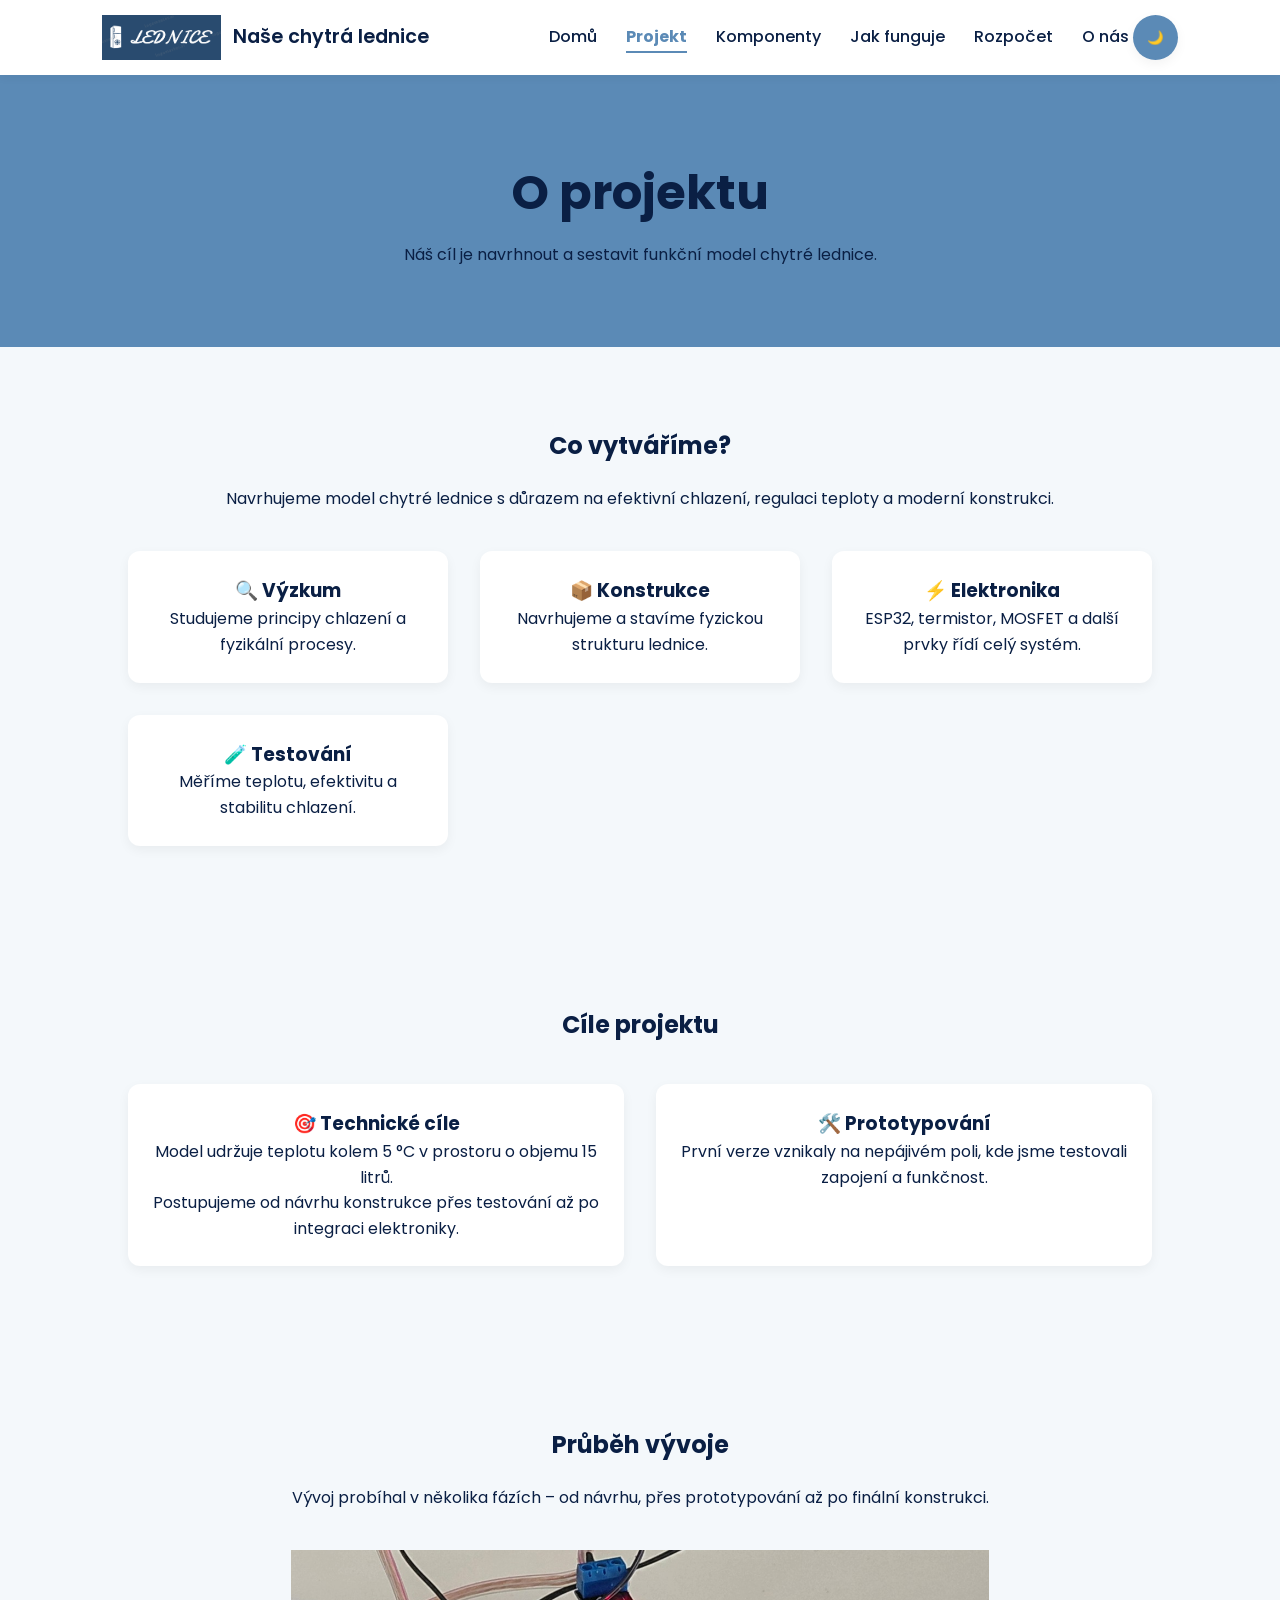
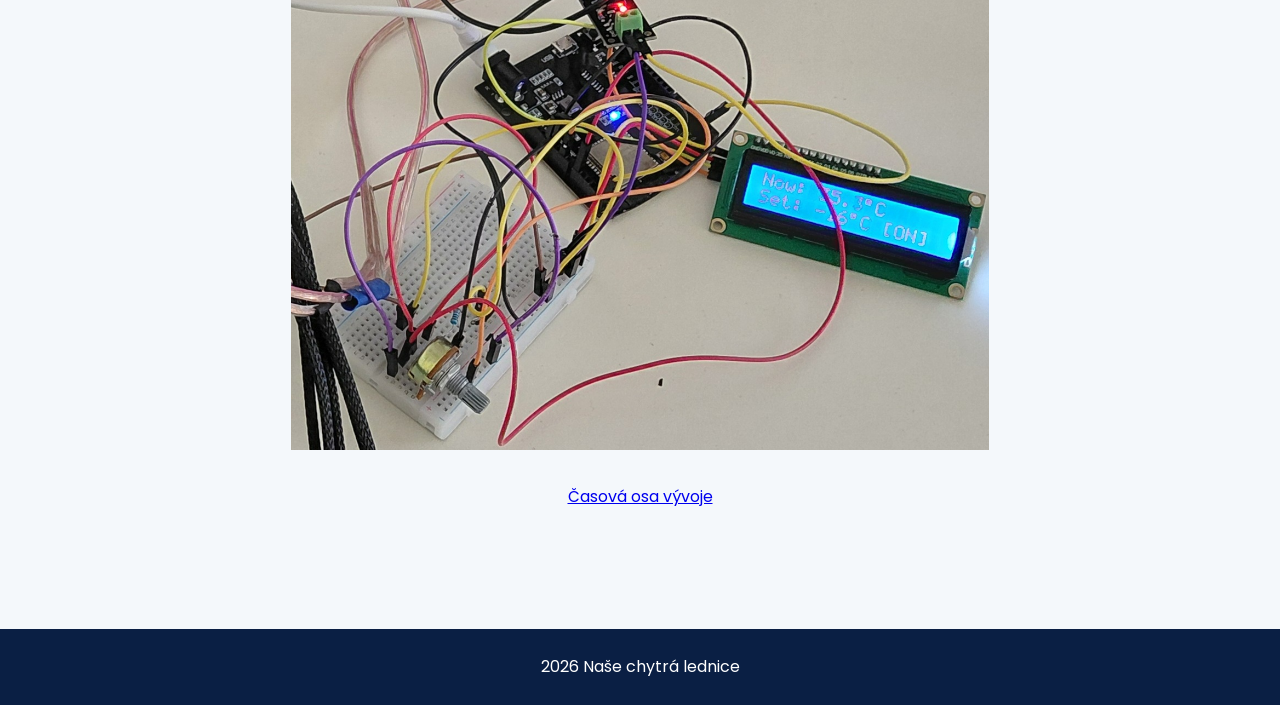
==== 2projekt.html @ b662453b "změna HTML a dark mode script" ====
<!doctype html>
<html lang="cs">
<head>
    <meta charset="UTF-8" />
    <title>Projekt</title>
    <link rel="stylesheet" href="style.css" />
    <link href="https://fonts.googleapis.com/css2?family=Poppins:wght@300;500;700&display=swap" rel="stylesheet" />
</head>

<body>

<header class="header">
    <div class="logo-wrap">
        <img src="logo1.png" height="45" alt="logo">
        <span class="site-title">Naše chytrá lednice</span>
    </div>

    <nav class="nav">
        <a href="index.html">Domů</a>
        <a href="2projekt.html" class="active">Projekt</a>
        <a href="3komponenty.html">Komponenty</a>
        <a href="4fungovani.html">Jak&nbsp;funguje</a>
        <a href="5rozpočet.html">Rozpočet</a>
        <a href="6tým.html">O&nbsp;nás</a>
        <button id="tlacitko" class="theme-toggle" aria-label="Přepnout režim">🌙</button>
    </nav>
</header>

<section class="page-hero">
    <h1>O projektu</h1>
    <p>Náš cíl je navrhnout a sestavit funkční model chytré lednice.</p>
</section>

<section class="sekce">
    <h2>Co vytváříme?</h2>
    <p class="intro">
        Navrhujeme model chytré lednice s důrazem na efektivní chlazení, regulaci teploty a moderní konstrukci.
    </p>

    <div class="project-grid">
        <div class="krabice">
            <h3>🔍 Výzkum</h3>
            <p>Studujeme principy chlazení a fyzikální procesy.</p>
        </div>

        <div class="krabice">
            <h3>📦 Konstrukce</h3>
            <p>Navrhujeme a stavíme fyzickou strukturu lednice.</p>
        </div>

        <div class="krabice">
            <h3>⚡ Elektronika</h3>
            <p>ESP32, termistor, MOSFET a další prvky řídí celý systém.</p>
        </div>

        <div class="krabice">
            <h3>🧪 Testování</h3>
            <p>Měříme teplotu, efektivitu a stabilitu chlazení.</p>
        </div>
    </div>
</section>

<section class="sekce light">
    <h2>Cíle projektu</h2>

    <div class="project-grid">
        <div class="krabice">
            <h3>🎯 Technické cíle</h3>
            <p>Model udržuje teplotu kolem 5 °C v prostoru o objemu 15 litrů.</p>
            <p>Postupujeme od návrhu konstrukce přes testování až po integraci elektroniky.</p>
        </div>

        <div class="krabice">
            <h3>🛠️ Prototypování</h3>
            <p>První verze vznikaly na nepájivém poli, kde jsme testovali zapojení a funkčnost.</p>
        </div>
    </div>
</section>

<section class="sekce">
    <h2>Průběh vývoje</h2>
    <p class="intro">Vývoj probíhal v několika fázích – od návrhu, přes prototypování až po finální konstrukci.</p>

    <img src="obrázky/real (2).jpg" alt="foto vývoje" class="wide-img" height="500">
    <br><br>
    <a href="timeline.html" class="btn2">Časová osa vývoje</a>
</section>

<footer>
    <p>2026 Naše chytrá lednice</p>
</footer>

<script>
    const tlacitko = document.querySelector("#tlacitko");

    // 1) Při načtení stránky nastavíme režim podle localStorage
    if (localStorage.getItem("mode") === "dark") {
        document.body.classList.add("nocnimod");
    }

    // 2) Po kliknutí přepínáme režim
    tlacitko.addEventListener('click', function() {
        document.body.classList.toggle("nocnimod");

        // 3) Uložíme volbu uživatele
        if (document.body.classList.contains("nocnimod")) {
            localStorage.setItem("mode", "dark");
        } else {
            localStorage.setItem("mode", "light");
        }
    });
</script>

</body>
</html>
---- style.css ----
* {
    margin: 0;
    padding: 0;
    box-sizing: border-box;
}
:root {
    --primary-dark: #0a1f44;
    --primary-light: #5b8ab6;

    --white: #ffffff;
    --border: #ddd;

    --shadow-soft: 0 4px 12px rgba(0,0,0,0.05);
    --shadow-header: 0 2px 10px rgba(0,0,0,0.05);
}

.sekce {
    padding: 80px 10%;
    text-align: center;
}

.sekce .intro {
    /* max-width: 700px;*/
    margin: 0 auto 40px;
}

/* GRID PRO VŠECHNY SEKCE */
.grid {
    display: grid;
    grid-template-columns: repeat(auto-fit, minmax(230px, 1fr));
    gap: 2rem;
}
.grid2 {
    display: grid;
    grid-template-columns: repeat(auto-fit, minmax(500px, 3fr));
    gap: 2rem;
    text-align: left;
}
body {
    font-family: "Poppins", sans-serif;
    background: #f4f8fb;
    color: var(--primary-dark);
    line-height: 1.6;
}

/* Přepínač tématu */
.theme-toggle {
    width: 45px;
    height: 45px;
    border-radius: 50%;
    border: none;
    cursor: pointer;
    background: var(--primary-light);
    box-shadow: var(--shadow-soft);
    transition: 0.3s ease;
}

.theme-toggle:hover {
    transform: rotate(20deg) scale(1.1);
}

.header {
    display: flex;
    justify-content: space-between;
    align-items: center;
    padding: 15px 8%;
    background: var(--white);
    position: sticky;
    top: 0;
    z-index: 1000;
    box-shadow: var(--shadow-header);
}

.logo-wrap {
    display: flex;
    align-items: center;
    gap: 12px;
    border-radius: 12px;
}

.site-title {
    font-size: 1.2rem;
    font-weight: 600;
}

.nav a {
    margin-left: 25px;
    text-decoration: none;
    color: var(--primary-dark);
    font-weight: 500;
    transition: 0.2s;
}

.nav a:hover {
    color: var(--primary-light);
}

.nav a.active {
    color: var(--primary-light);
    font-weight: 700;
    border-bottom: 2px solid var(--primary-light);
    padding-bottom: 3px;
}

.obroba {
    justify-content: space-between;
    align-items: center;
}
.obr:hover {
    transform: scale(2);
    transition: 0.3s;
}

.hero {
    height: 90vh;
    background: linear-gradient(
        to right,
        var(--primary-dark),
        var(--primary-light)
    );
    display: flex;
    justify-content: center;
    align-items: center;
    text-align: center;
    color: var(--white);
    padding: 20px;
}

.hero-content h1 {
    font-size: 4rem;
    margin-bottom: 20px;
}
h2 {
    font-size: 1.5rem;
    margin-bottom: 20px;
    text-align: center;
}

h3 {
    text-align: center;
}
li {
    margin-left: 40px;
}

.hero-content p {
    font-size: 1.2rem;
    margin-bottom: 30px;
}
.center {
    text-align: center;
}

.hero-btn {
    padding: 14px 32px;
    background: var(--white);
    color: var(--primary-dark);
    border-radius: 30px;
    font-weight: 600;
    text-decoration: none;
    transition: 0.2s;
}

.hero-btn:hover {
    background: var(--primary-dark);
    color: var(--white);
}

.page-hero {
    padding: 80px 10%;
    text-align: center;
    background: var(--primary-light);
}

.page-hero h1 {
    font-size: 3rem;
    margin-bottom: 10px;
}

.content-section {
    padding: 60px 10%;
}

.content-section.center {
    text-align: center;
}

.intro-section {
    padding: 80px 10%;
    text-align: center;
}

.features {
    display: flex;
    justify-content: center;
    gap: 2rem;
    margin-top: 40px;
    flex-wrap: wrap;
}

.feature-box {
    background: var(--white);
    padding: 25px;
    border-radius: 12px;
    width: 280px;
    box-shadow: var(--shadow-soft);
    transition: 0.2s;
}

.feature-box:hover {
    transform: translateY(-4px);
}

/* BOXY – JEDNOTNÝ STYL */
.box {
    background: var(--white);
    padding: 25px;
    border-radius: 12px;
    box-shadow: var(--shadow-soft);
    transition: 0.2s;
}

/*.box:hover {
    transform: translateY(-4px);
}*/
.box2 {
    background: var(--white);
    padding: 25px;
    border-radius: 12px;
    box-shadow: var(--shadow-soft);
}

/* PROJECT GRID */
.project-grid {
    display: grid;
    grid-template-columns: repeat(auto-fit, minmax(240px, 1fr));
    gap: 2rem;
    margin-top: 40px;
}

.krabice {
    background: var(--white);
    padding: 25px;
    border-radius: 12px;
    box-shadow: var(--shadow-soft);
}

/* COMPONENTS */
.components-grid {
    display: grid;
    grid-template-columns: repeat(auto-fit, minmax(290px, 1fr));
    gap: 2rem;
}

.component-card {
    background: var(--white);
    padding: 20px;
    border-radius: 12px;
    text-align: center;
    box-shadow: var(--shadow-soft);
}

.component-card img {
    width: 100%;
    border-radius: 10px;
    margin-top: 15px;
}

/* STEPS */
.step-box {
    background: var(--white);
    padding: 25px;
    border-radius: 12px;
    box-shadow: var(--shadow-soft);
}

/* BUDGET TABLE */
.budget-table {
    width: 70%;
    margin: 0 auto;
    border-collapse: collapse;
    background: var(--white);
    border-radius: 12px;
    overflow: hidden;
}

.budget-table td {
    padding: 10px;
    border: 1px solid var(--border);
}

.vrchniradek {
    background: var(--primary-light);
    color: var(--white);
}
.meziradek {
    background: var(--border);
    text-align: center;
    margin-right: 30px;

}

/* CENA */
.cena-section {
    display: flex;
    justify-content: center;
    gap: 2rem;
    flex-wrap: wrap;
    padding: 60px 10%;
}

.cena-card {
    width: 280px;
    background: var(--white);
    padding: 30px;
    border-radius: 12px;
    text-align: center;
    box-shadow: var(--shadow-soft);
    transition: 0.2s;
}

.cena-card:hover {
    transform: translateY(-4px);
}

.cena .main {
    font-size: 2rem;
    font-weight: bold;
}

/* TEAM */
/*.team-grid {
    display: flex;
    justify-content: center;
    gap: 2rem;
    flex-wrap: wrap;
}vhdjfghfjhgfjcDTSHHDFJ
DFGJ
DGH
JDGH
JHGJ
VHFH


.team-card {
    background: var(--white);
    padding: 25px;
    width: 310px;
    border-radius: 12px;
    text-align: center;
    box-shadow: var(--shadow-soft);
}*/

/* FORM */
.formulář-section {
    padding: 60px 10%;
    background: var(--primary-light);
}

.formulář {
    max-width: 500px;
    margin: 0 auto;
    display: flex;
    flex-direction: column;
    gap: 15px;
}

.formulář input[type="text"],
.formulář input[type="password"],
.formulář input[type="email"],
.formulář input[type="date"] {
    padding: 12px;
    border-radius: 8px;
    border: 1px solid #ccc;
}

.radio-group {
    display: flex;
    gap: 20px;
}

.btn {
    padding: 12px 25px;
    background: var(--border);
    color: var(--primary-dark);
    border: none;
    border-radius: 30px;
    cursor: pointer;
    transition: 0.2s;
}

.btn:hover {
    background: var(--primary-dark);
    scale: 1.02;
    color: var(--border);
}

footer {
    background: var(--primary-dark);
    color: var(--white);
    text-align: center;
    padding: 25px;
    margin-top: 40px;
}
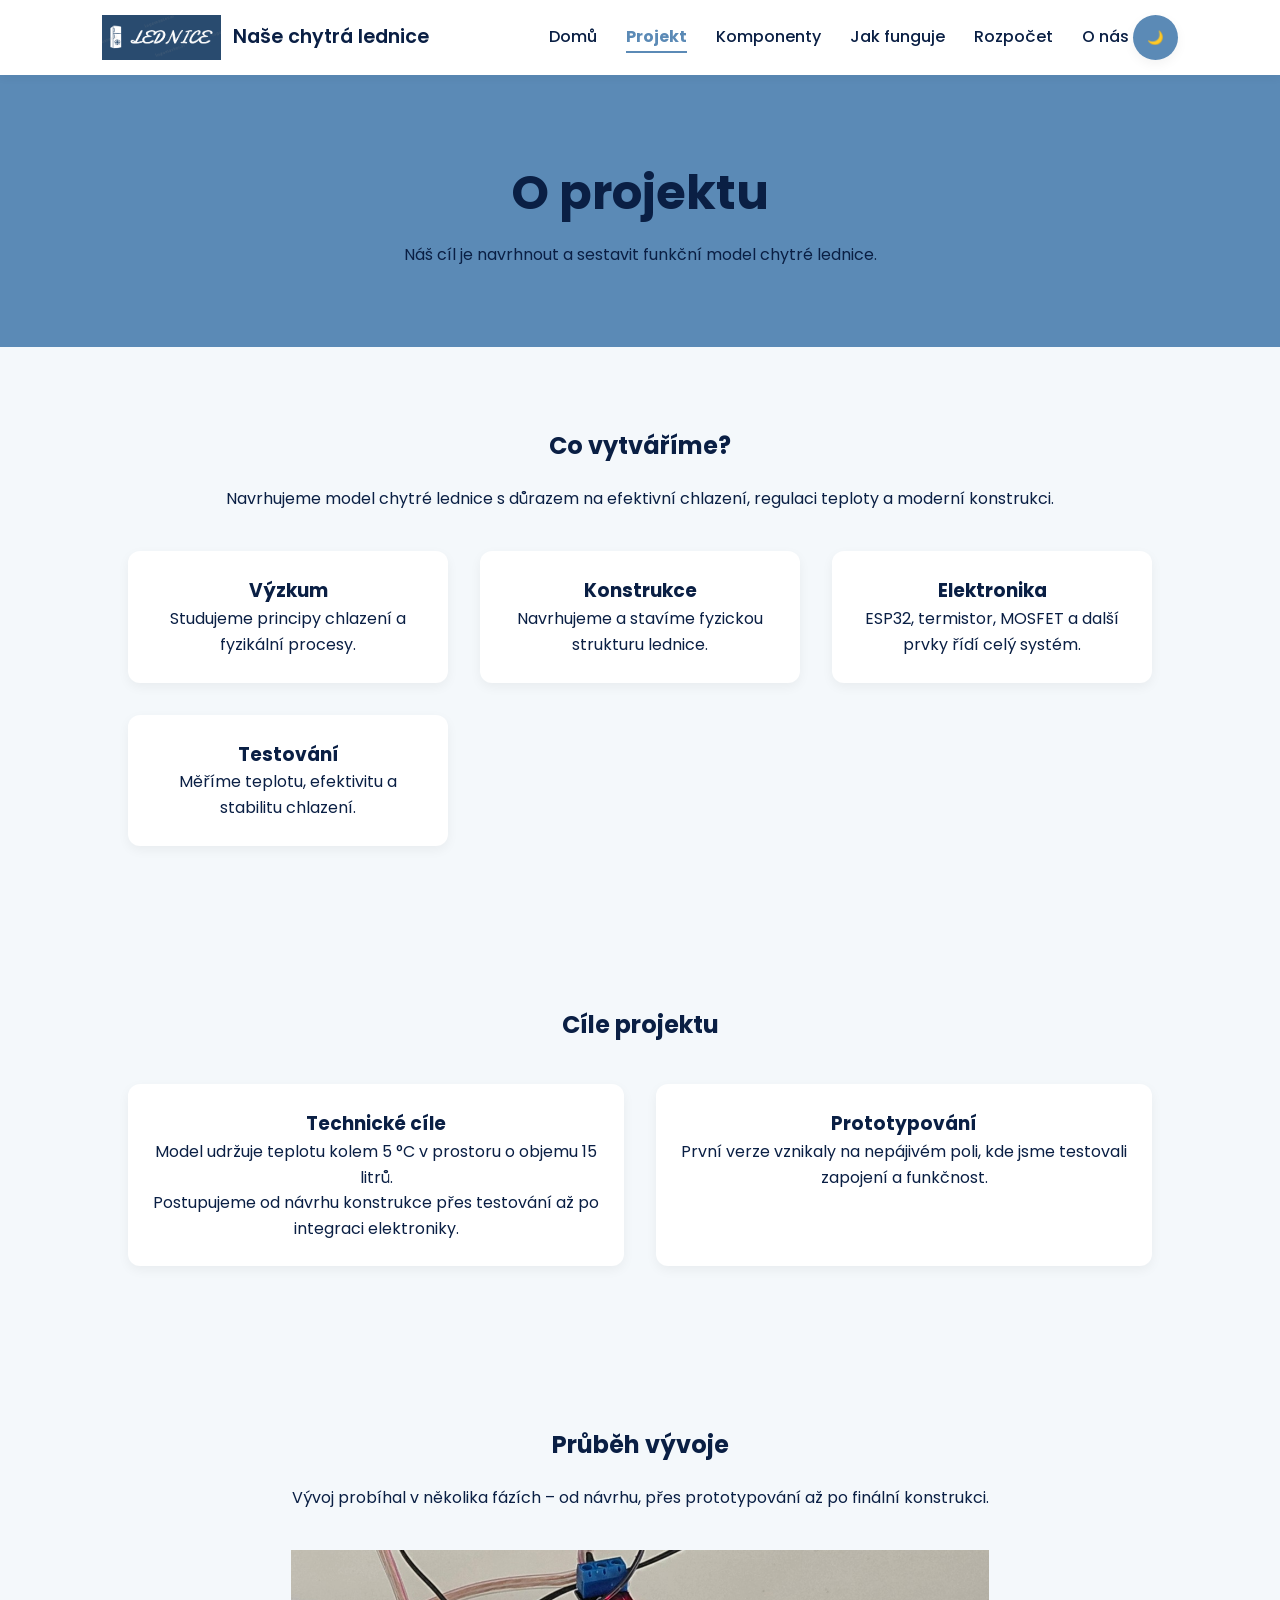
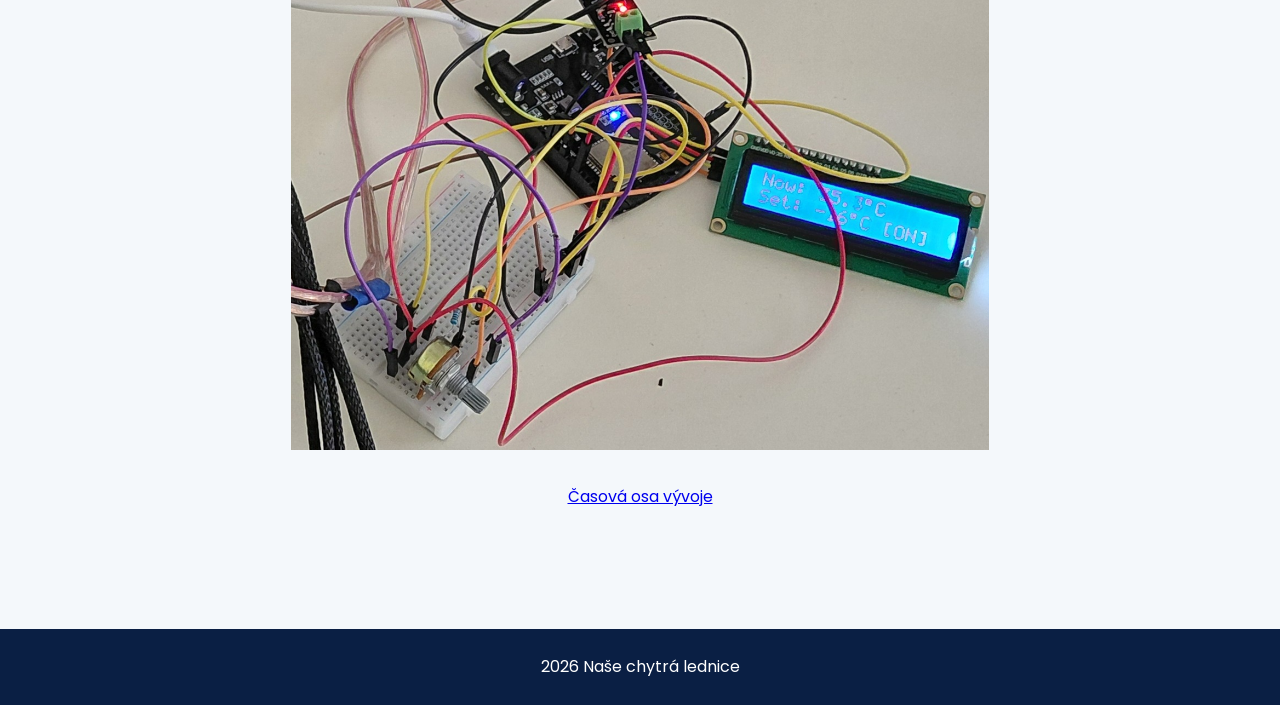
==== commit ae1c8ed8: "Update 2projekt.html" ====
--- a/2projekt.html
+++ b/2projekt.html
@@ -39,22 +39,22 @@
 
     <div class="project-grid">
         <div class="krabice">
-            <h3>🔍 Výzkum</h3>
+            <h3>Výzkum</h3>
             <p>Studujeme principy chlazení a fyzikální procesy.</p>
         </div>
 
         <div class="krabice">
-            <h3>📦 Konstrukce</h3>
+            <h3>Konstrukce</h3>
             <p>Navrhujeme a stavíme fyzickou strukturu lednice.</p>
         </div>
 
         <div class="krabice">
-            <h3>⚡ Elektronika</h3>
+            <h3>Elektronika</h3>
             <p>ESP32, termistor, MOSFET a další prvky řídí celý systém.</p>
         </div>
 
         <div class="krabice">
-            <h3>🧪 Testování</h3>
+            <h3>Testování</h3>
             <p>Měříme teplotu, efektivitu a stabilitu chlazení.</p>
         </div>
     </div>
@@ -65,13 +65,13 @@
 
     <div class="project-grid">
         <div class="krabice">
-            <h3>🎯 Technické cíle</h3>
+            <h3>Technické cíle</h3>
             <p>Model udržuje teplotu kolem 5 °C v prostoru o objemu 15 litrů.</p>
             <p>Postupujeme od návrhu konstrukce přes testování až po integraci elektroniky.</p>
         </div>
 
         <div class="krabice">
-            <h3>🛠️ Prototypování</h3>
+            <h3>Prototypování</h3>
             <p>První verze vznikaly na nepájivém poli, kde jsme testovali zapojení a funkčnost.</p>
         </div>
     </div>
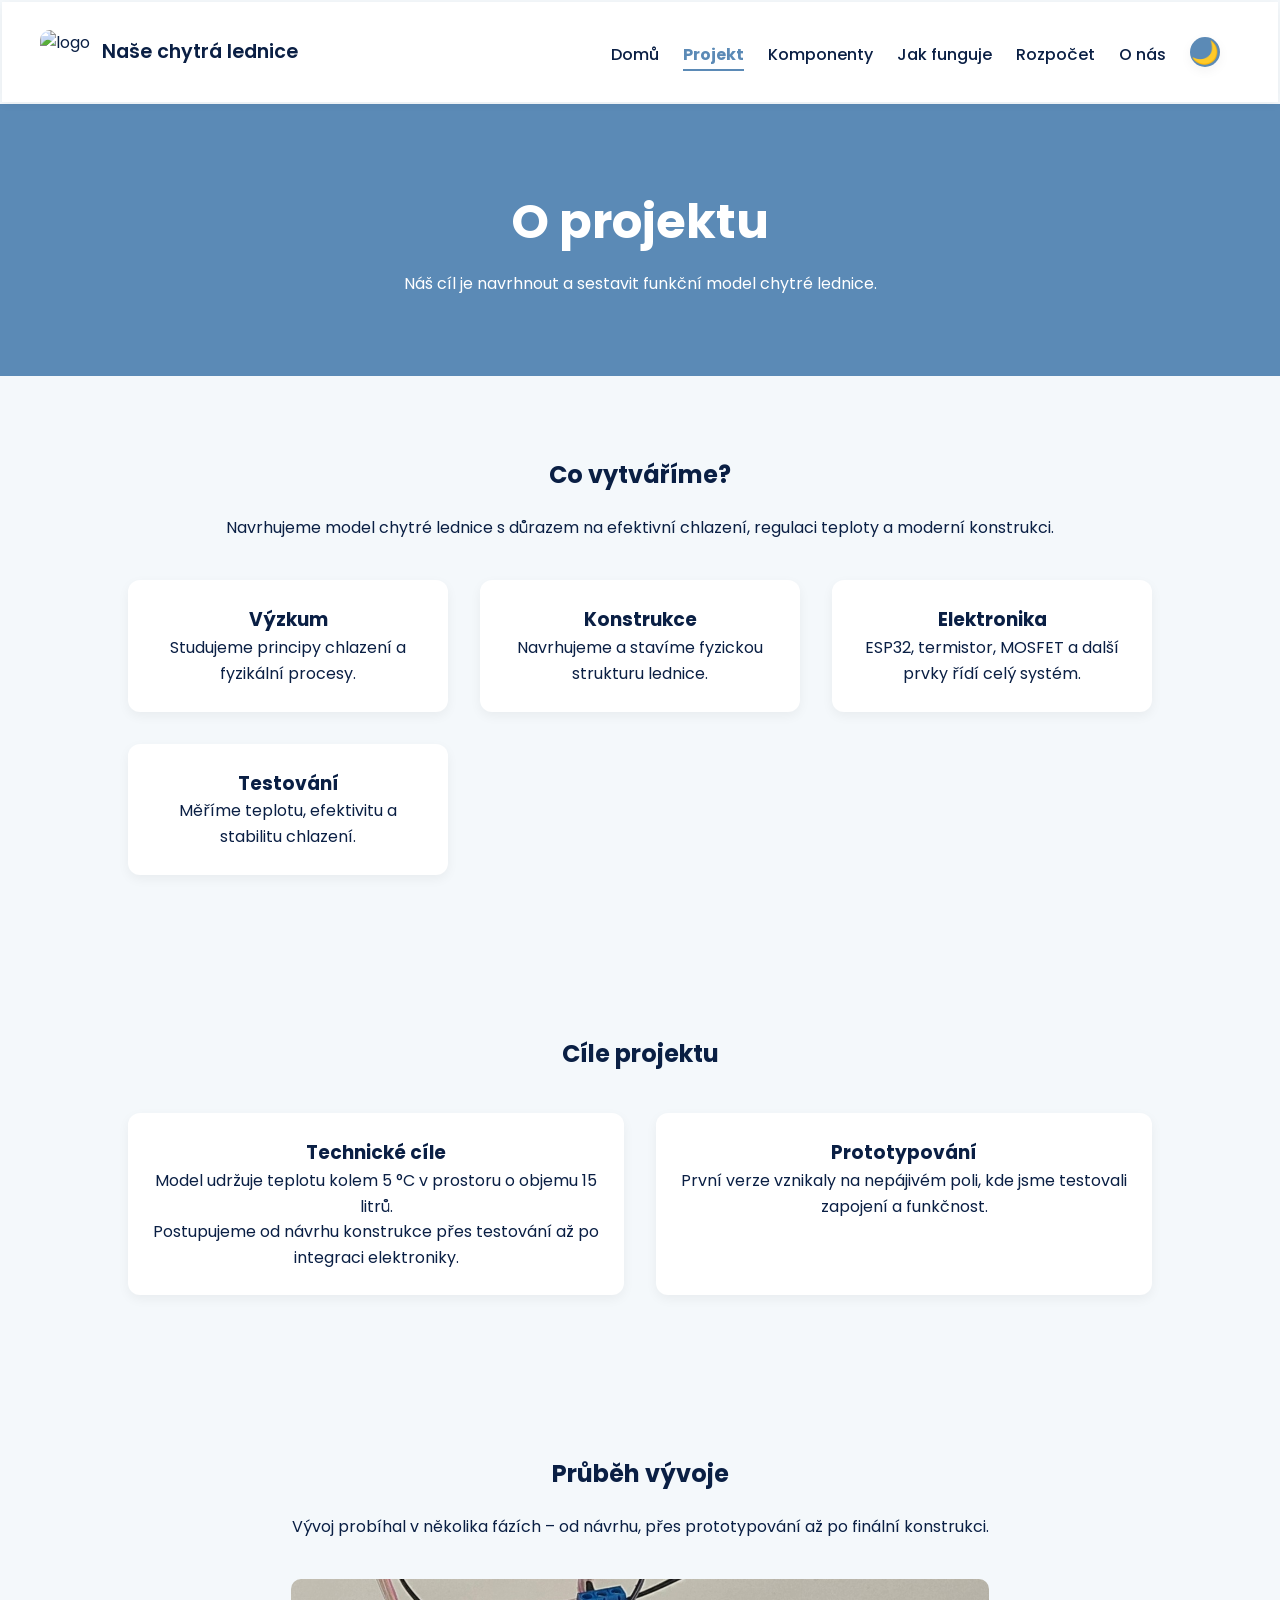
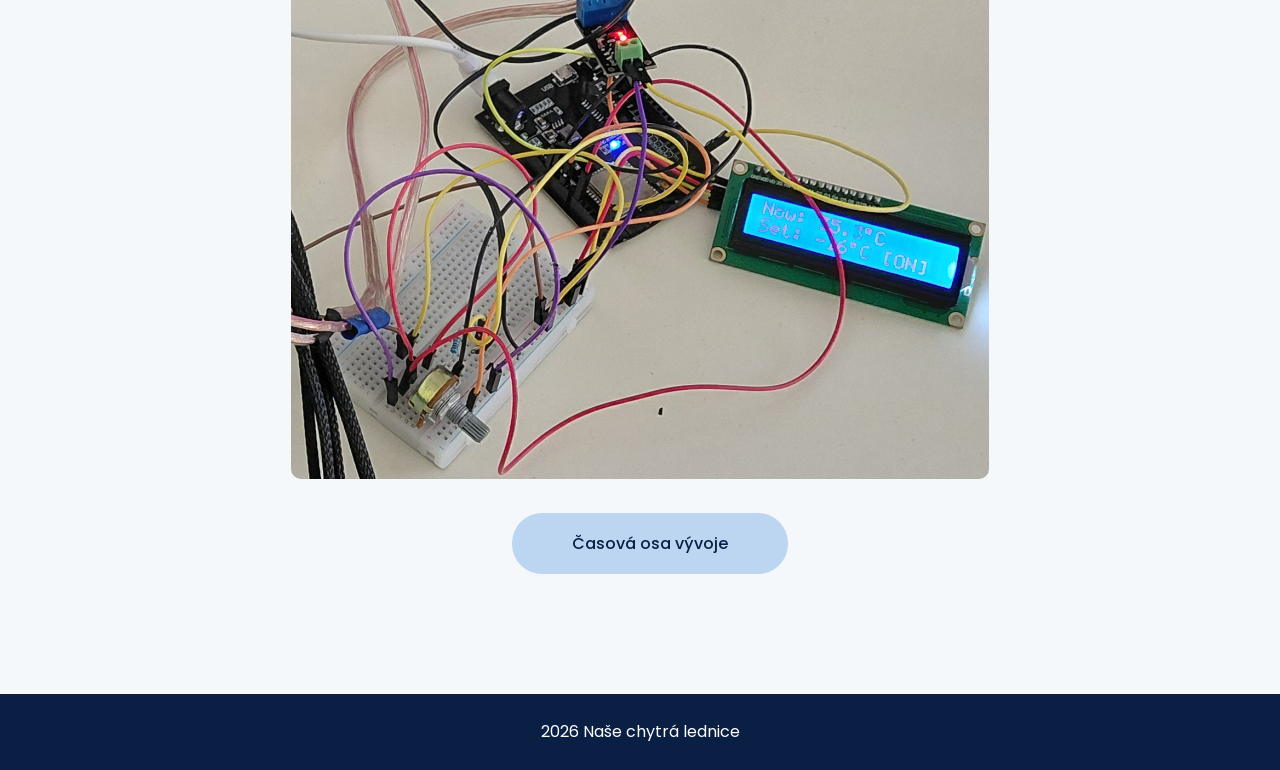
==== commit c47e750c: "logo změna" ====
--- a/2projekt.html
+++ b/2projekt.html
@@ -11,7 +11,7 @@
 
 <header class="header">
     <div class="logo-wrap">
-        <img src="logo1.png" height="45" alt="logo">
+        <img src="logo1.2.png" height="45" alt="logo">
         <span class="site-title">Naše chytrá lednice</span>
     </div>
 
--- a/style.css
+++ b/style.css
@@ -3,278 +3,331 @@
     padding: 0;
     box-sizing: border-box;
 }
+
 :root {
     --primary-dark: #0a1f44;
     --primary-light: #5b8ab6;
+    --light: #adcef0ca;
 
     --white: #ffffff;
     --border: #ddd;
-
-    --shadow-soft: 0 4px 12px rgba(0,0,0,0.05);
-    --shadow-header: 0 2px 10px rgba(0,0,0,0.05);
-}
-
+    --border2: rgb(107, 107, 107);
+
+    --shadow-soft: 0 4px 12px rgba(0, 0, 0, 0.05);
+    --shadow-header: 0 2px 10px rgba(0, 0, 0, 0.05);
+}
+/* 🌙 DARK MODE – PŘES TVŮJ JS (třída na <body>) */
+.nocnimod {
+    --primary-dark: #dadfec;
+    --primary-light: #638cb2;
+    --light: #609cd7ca;
+
+    --white: #172a4a;
+    --border: #2a3a55;
+    --border2: #1d2a40;
+
+    --shadow-soft: 0 4px 12px rgba(0,0,0,0.4);
+    --shadow-header: 0 2px 10px #0f2443;
+
+    background: #132d53;
+    color: var(--primary-dark);
+}
+
+
+body {
+    font-family: "Poppins", sans-serif;
+    background: #f4f8fb;
+    color: var(--primary-dark);
+    line-height: 1.6;
+    transition: background 0.3s ease, color 0.3s ease;
+}
+
+
+/* =========================================================
+   HLAVIČKA & NAVIGACE
+========================================================= */
+.header {
+    display: flex;
+    justify-content: space-between;
+    align-items: center;
+    padding: 15px 3%;
+    margin: 2px;
+    background: var(--white);
+    position: sticky;
+    top: 0;
+    z-index: 1000;
+    box-shadow: var(--shadow-header);
+    transition: background 0.3s ease, color 0.3s ease;
+}
+
+.logo-wrap {
+    display: flex;
+    align-items: center;
+    gap: 12px;
+    border-radius: 12px;
+}
+
+.site-title {
+    font-size: 1.2rem;
+    font-weight: 600;
+}
+
+
+.nav {
+    text-decoration: none;
+    color: var(--primary-dark);
+    font-weight: 500;
+    transition: 0.2s;
+    margin-left: 80px;
+}
+a {
+    text-decoration: none;
+    color: var(--primary-dark);
+    font-weight: 500;
+    transition: 0.2s;
+    margin-left: 20px;
+}
+
+.nav a:hover {
+    color: var(--primary-light);
+}
+
+.nav a.active {
+    color: var(--primary-light);
+    font-weight: 700;
+    border-bottom: 2px solid var(--primary-light);
+    padding-bottom: 3px;
+}
+
+
+/* =========================================================
+   TLAČÍTKA & OVLÁDACÍ PRVKY
+========================================================= */
+.btn {
+    padding: 14px 32px;
+    background: var(--light);
+    color: var(--primary-dark);
+    border: none;
+    border-radius: 30px;
+    cursor: pointer;
+    transition: 0.2s;
+    align-items: center;
+    text-decoration: none;
+    display: inline-block;
+}
+
+.btn:hover {
+    background: var(--primary-dark);
+    scale: 1.02;
+    color: var(--border);
+}
+
+.btn2 {
+    padding: 18px 60px;
+    background: var(--light);
+    color: var(--primary-dark);
+    border: none;
+    border-radius: 30px;
+    cursor: pointer;
+    transition: 0.2s;
+    align-items: center;
+    text-decoration: none;
+    display: inline-block;
+}
+.btn2:hover {
+    background: var(--primary-dark);
+    scale: 1.02;
+    color: var(--border);
+}
+
+.hero-btn {
+    padding: 14px 32px;
+    background: var(--white);
+    color: var(--primary-dark);
+    border-radius: 30px;
+    font-weight: 600;
+    text-decoration: none;
+    transition: 0.2s;
+    box-shadow: 0 4px 12px rgba(0,0,0,0.1);
+    display: inline-block;
+}
+
+.hero-btn:hover {
+    background: var(--primary-dark);
+    color: var(--primary-light);
+}
+
+/* Přepínač režimu */
+.theme-toggle {
+    margin: 20px;
+    width: 30px;
+    height: 30px;
+    border-radius: 50%;
+    border: none;
+    cursor: pointer;
+    background: var(--primary-light);
+    color: var(--white);
+    font-size: 1.4rem;
+
+    box-shadow: var(--shadow-soft);
+    transition: 0.3s ease;
+}
+
+.theme-toggle:hover {
+    transform: rotate(20deg) scale(1.1);
+}
+
+
+/* =========================================================
+   HERO SEKCE
+========================================================= */
+.hero {
+    height: 90vh;
+    display: flex;
+    justify-content: center;
+    align-items: center;
+    text-align: center;
+    color: var(--white);
+    padding: 20px;
+    background: linear-gradient(120deg, var(--primary-dark), var(--primary-light));
+    background-size: 200% 200%;
+    animation: gradientShift 12s ease infinite;
+}
+
+@keyframes gradientShift {
+    0% { background-position: 0% 50%; }
+    50% { background-position: 100% 50%; }
+    100% { background-position: 0% 50%; }
+}
+
+.hero-content h1 {
+    font-size: 4rem;
+    margin-bottom: 20px;
+}
+
+.hero-content p {
+    font-size: 1.2rem;
+    margin-bottom: 30px;
+}
+
+
+/* =========================================================
+   PAGE HERO
+========================================================= */
+.page-hero {
+    padding: 80px 10%;
+    text-align: center;
+    background: var(--primary-light);
+    color: var(--white);
+}
+
+.page-hero h1,
+.page-hero h2 {
+    font-size: 3rem;
+    margin-bottom: 10px;
+}
+
+
+/* =========================================================
+   OBECNÉ SEKCE & TEXT
+========================================================= */
 .sekce {
     padding: 80px 10%;
     text-align: center;
+    
 }
 
 .sekce .intro {
-    /* max-width: 700px;*/
     margin: 0 auto 40px;
 }
 
-/* GRID PRO VŠECHNY SEKCE */
+.intro-section {
+    padding: 80px 10%;
+    text-align: center;
+}
+
+.content-section {
+    padding: 60px 10%;
+}
+
+.center {
+    text-align: center;
+}
+
+h2 {
+    font-size: 1.5rem;
+    margin-bottom: 20px;
+    text-align: center;
+}
+
+h3 {
+    text-align: center;
+}
+
+li {
+    margin-left: 40px;
+}
+
+
+/* =========================================================
+   GRID SYSTÉMY
+========================================================= */
 .grid {
     display: grid;
     grid-template-columns: repeat(auto-fit, minmax(230px, 1fr));
     gap: 2rem;
 }
+
 .grid2 {
     display: grid;
     grid-template-columns: repeat(auto-fit, minmax(500px, 3fr));
     gap: 2rem;
     text-align: left;
 }
-body {
-    font-family: "Poppins", sans-serif;
-    background: #f4f8fb;
-    color: var(--primary-dark);
-    line-height: 1.6;
-}
-
-/* Přepínač tématu */
-.theme-toggle {
-    width: 45px;
-    height: 45px;
-    border-radius: 50%;
-    border: none;
-    cursor: pointer;
-    background: var(--primary-light);
-    box-shadow: var(--shadow-soft);
-    transition: 0.3s ease;
-}
-
-.theme-toggle:hover {
-    transform: rotate(20deg) scale(1.1);
-}
-
-.header {
-    display: flex;
-    justify-content: space-between;
-    align-items: center;
-    padding: 15px 8%;
-    background: var(--white);
-    position: sticky;
-    top: 0;
-    z-index: 1000;
-    box-shadow: var(--shadow-header);
-}
-
-.logo-wrap {
-    display: flex;
-    align-items: center;
-    gap: 12px;
-    border-radius: 12px;
-}
-
-.site-title {
-    font-size: 1.2rem;
-    font-weight: 600;
-}
-
-.nav a {
-    margin-left: 25px;
-    text-decoration: none;
-    color: var(--primary-dark);
-    font-weight: 500;
-    transition: 0.2s;
-}
-
-.nav a:hover {
-    color: var(--primary-light);
-}
-
-.nav a.active {
-    color: var(--primary-light);
-    font-weight: 700;
-    border-bottom: 2px solid var(--primary-light);
-    padding-bottom: 3px;
-}
-
-.obroba {
-    justify-content: space-between;
-    align-items: center;
-}
-.obr:hover {
-    transform: scale(2);
-    transition: 0.3s;
-}
-
-.hero {
-    height: 90vh;
-    background: linear-gradient(
-        to right,
-        var(--primary-dark),
-        var(--primary-light)
-    );
-    display: flex;
-    justify-content: center;
-    align-items: center;
-    text-align: center;
-    color: var(--white);
-    padding: 20px;
-}
-
-.hero-content h1 {
-    font-size: 4rem;
-    margin-bottom: 20px;
-}
-h2 {
-    font-size: 1.5rem;
-    margin-bottom: 20px;
-    text-align: center;
-}
-
-h3 {
-    text-align: center;
-}
-li {
-    margin-left: 40px;
-}
-
-.hero-content p {
-    font-size: 1.2rem;
-    margin-bottom: 30px;
-}
-.center {
-    text-align: center;
-}
-
-.hero-btn {
-    padding: 14px 32px;
-    background: var(--white);
-    color: var(--primary-dark);
-    border-radius: 30px;
-    font-weight: 600;
-    text-decoration: none;
-    transition: 0.2s;
-}
-
-.hero-btn:hover {
-    background: var(--primary-dark);
-    color: var(--white);
-}
-
-.page-hero {
-    padding: 80px 10%;
-    text-align: center;
-    background: var(--primary-light);
-}
-
-.page-hero h1 {
-    font-size: 3rem;
-    margin-bottom: 10px;
-}
-
-.content-section {
-    padding: 60px 10%;
-}
-
-.content-section.center {
-    text-align: center;
-}
-
-.intro-section {
-    padding: 80px 10%;
-    text-align: center;
-}
-
-.features {
-    display: flex;
-    justify-content: center;
+
+.project-grid {
+    display: grid;
+    grid-template-columns: repeat(auto-fit, minmax(240px, 1fr));
     gap: 2rem;
     margin-top: 40px;
-    flex-wrap: wrap;
-}
-
-.feature-box {
-    background: var(--white);
-    padding: 25px;
-    border-radius: 12px;
-    width: 280px;
-    box-shadow: var(--shadow-soft);
-    transition: 0.2s;
-}
-
-.feature-box:hover {
-    transform: translateY(-4px);
-}
-
-/* BOXY – JEDNOTNÝ STYL */
-.box {
-    background: var(--white);
-    padding: 25px;
-    border-radius: 12px;
-    box-shadow: var(--shadow-soft);
-    transition: 0.2s;
-}
-
-/*.box:hover {
-    transform: translateY(-4px);
-}*/
+}
+
+.components-grid {
+    display: grid;
+    grid-template-columns: repeat(auto-fit, minmax(290px, 1fr));
+    gap: 2rem;
+}
+
+
+/* =========================================================
+   BOXY
+========================================================= */
+.box,
+.krabice,
+.step-box,
+.component-card,
+.cena-card,
 .box2 {
     background: var(--white);
     padding: 25px;
     border-radius: 12px;
     box-shadow: var(--shadow-soft);
-}
-
-/* PROJECT GRID */
-.project-grid {
-    display: grid;
-    grid-template-columns: repeat(auto-fit, minmax(240px, 1fr));
-    gap: 2rem;
-    margin-top: 40px;
-}
-
-.krabice {
-    background: var(--white);
-    padding: 25px;
-    border-radius: 12px;
-    box-shadow: var(--shadow-soft);
-}
-
-/* COMPONENTS */
-.components-grid {
-    display: grid;
-    grid-template-columns: repeat(auto-fit, minmax(290px, 1fr));
-    gap: 2rem;
-}
-
-.component-card {
-    background: var(--white);
-    padding: 20px;
-    border-radius: 12px;
-    text-align: center;
-    box-shadow: var(--shadow-soft);
+    transition: background 0.3s ease, color 0.3s ease, box-shadow 0.3s ease;
+    align-items: center;
 }
 
 .component-card img {
     width: 100%;
+  
+    margin-top: 15px;
+}
+img{
     border-radius: 10px;
-    margin-top: 15px;
-}
-
-/* STEPS */
-.step-box {
-    background: var(--white);
-    padding: 25px;
-    border-radius: 12px;
-    box-shadow: var(--shadow-soft);
-}
-
-/* BUDGET TABLE */
+}
+
+/* =========================================================
+   TABULKA ROZPOČTU
+========================================================= */
 .budget-table {
     width: 70%;
     margin: 0 auto;
@@ -293,14 +346,16 @@
     background: var(--primary-light);
     color: var(--white);
 }
+
 .meziradek {
     background: var(--border);
     text-align: center;
-    margin-right: 30px;
-
-}
-
-/* CENA */
+}
+
+
+/* =========================================================
+   CENÍK
+========================================================= */
 .cena-section {
     display: flex;
     justify-content: center;
@@ -311,11 +366,7 @@
 
 .cena-card {
     width: 280px;
-    background: var(--white);
-    padding: 30px;
-    border-radius: 12px;
-    text-align: center;
-    box-shadow: var(--shadow-soft);
+    text-align: center;
     transition: 0.2s;
 }
 
@@ -328,30 +379,10 @@
     font-weight: bold;
 }
 
-/* TEAM */
-/*.team-grid {
-    display: flex;
-    justify-content: center;
-    gap: 2rem;
-    flex-wrap: wrap;
-}vhdjfghfjhgfjcDTSHHDFJ
-DFGJ
-DGH
-JDGH
-JHGJ
-VHFH
-
-
-.team-card {
-    background: var(--white);
-    padding: 25px;
-    width: 310px;
-    border-radius: 12px;
-    text-align: center;
-    box-shadow: var(--shadow-soft);
-}*/
-
-/* FORM */
+
+/* =========================================================
+   FORMULÁŘ
+========================================================= */
 .formulář-section {
     padding: 60px 10%;
     background: var(--primary-light);
@@ -362,7 +393,7 @@
     margin: 0 auto;
     display: flex;
     flex-direction: column;
-    gap: 15px;
+    gap: 5px;
 }
 
 .formulář input[type="text"],
@@ -379,27 +410,129 @@
     gap: 20px;
 }
 
-.btn {
-    padding: 12px 25px;
-    background: var(--border);
-    color: var(--primary-dark);
-    border: none;
-    border-radius: 30px;
-    cursor: pointer;
-    transition: 0.2s;
-}
-
-.btn:hover {
-    background: var(--primary-dark);
-    scale: 1.02;
-    color: var(--border);
-}
-
+
+/* =========================================================
+   OBRÁZKY
+========================================================= */
+.obroba {
+    justify-content: space-between;
+    align-items: center;
+}
+
+.obr:hover {
+    transform: scale(2);
+    transition: 0.3s;
+}
+
+
+/* =========================================================
+   PATIČKA
+========================================================= */
 footer {
     background: var(--primary-dark);
     color: var(--white);
     text-align: center;
     padding: 25px;
     margin-top: 40px;
-}
-
+    transition: background 0.3s ease, color 0.3s ease;
+}
+
+
+/* ===== TIMELINE ===== */
+.timeline-section {
+    padding: 80px 10%;
+}
+
+.timeline {
+    position: relative;
+    margin: 60px auto;
+    max-width: 900px;
+}
+
+.timeline::before {
+    content: "";
+    position: absolute;
+    left: 50%;
+    width: 4px;
+    height: 100%;
+    background: var(--primary-light);
+    transform: translateX(-50%);
+    border-radius: 2px;
+}
+
+.timeline-item {
+    position: relative;
+    width: 50%;
+    padding: 20px 40px;
+}
+
+.timeline-item:nth-child(odd) {
+    left: 0;
+    text-align: right;
+}
+
+.timeline-item:nth-child(even) {
+    left: 50%;
+}
+
+.timeline-date {
+    font-weight: 700;
+    color: var(--primary-light);
+    margin-bottom: 10px;
+    font-size: 1.2rem;
+}
+
+.timeline-content {
+    background: var(--white);
+    padding: 20px;
+    border-radius: 12px;
+    box-shadow: var(--shadow-soft);
+    border-left: 4px solid var(--primary-light);
+}
+
+.timeline-item:nth-child(odd) .timeline-content {
+    border-left: none;
+    border-right: 4px solid var(--primary-light);
+}
+
+.timeline-item::before {
+    content: "";
+    position: absolute;
+    top: 25px;
+    width: 18px;
+    height: 18px;
+    background: var(--primary-light);
+    border-radius: 50%;
+    border: 3px solid var(--white);
+    box-shadow: var(--shadow-soft);
+}
+
+.timeline-item:nth-child(odd)::before {
+    right: -9px;
+}
+
+.timeline-item:nth-child(even)::before {
+    left: -9px;
+}
+
+@media (max-width: 768px) {
+    .timeline::before {
+        left: 20px;
+    }
+
+    .timeline-item {
+        width: 100%;
+        padding-left: 60px;
+        text-align: left;
+        left: 0;
+    }
+
+    .timeline-item::before {
+        left: 12px;
+    }
+
+    .timeline-content {
+        border-right: none;
+        border-left: 4px solid var(--primary-light);
+    }
+}
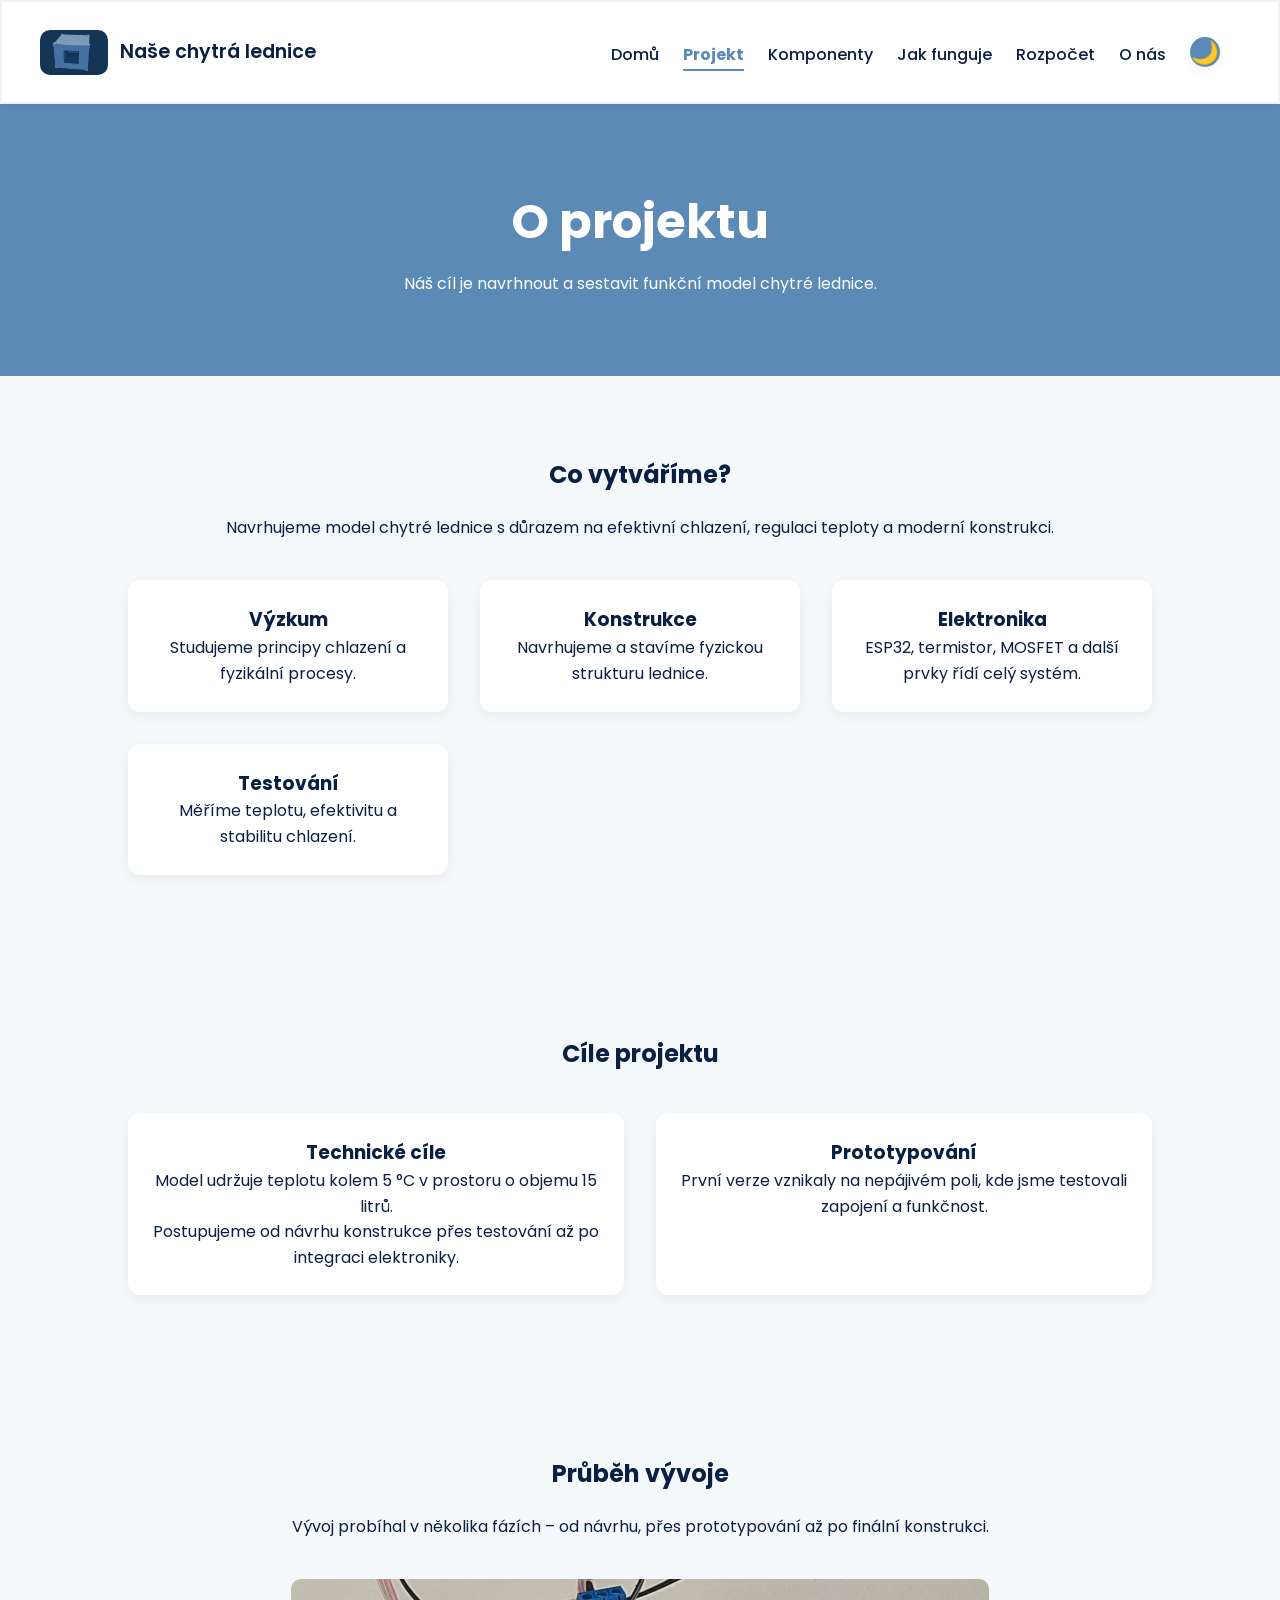
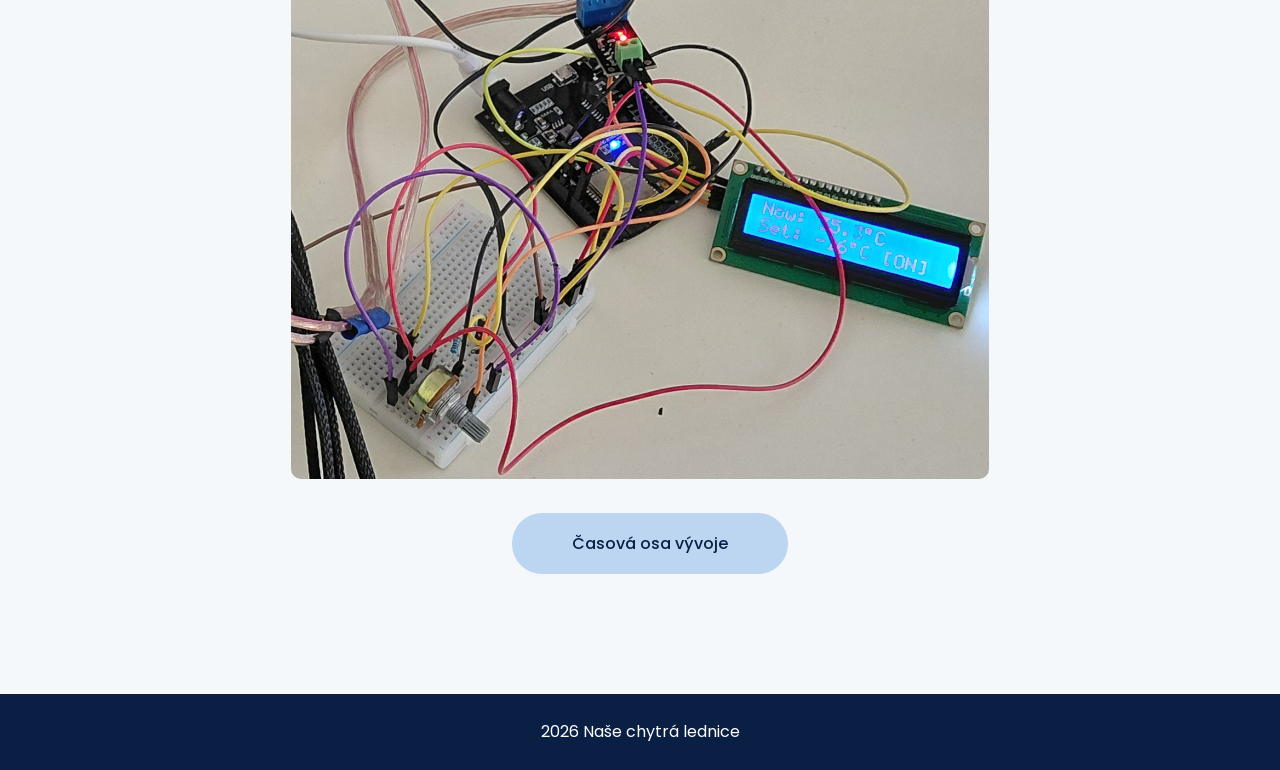
==== commit 7ecac7b6: "logo změna 2" ====
--- a/2projekt.html
+++ b/2projekt.html
@@ -11,7 +11,7 @@
 
 <header class="header">
     <div class="logo-wrap">
-        <img src="logo1.2.png" height="45" alt="logo">
+        <img src="obrázky/logo1.2.png" height="45" alt="logo">
         <span class="site-title">Naše chytrá lednice</span>
     </div>
 
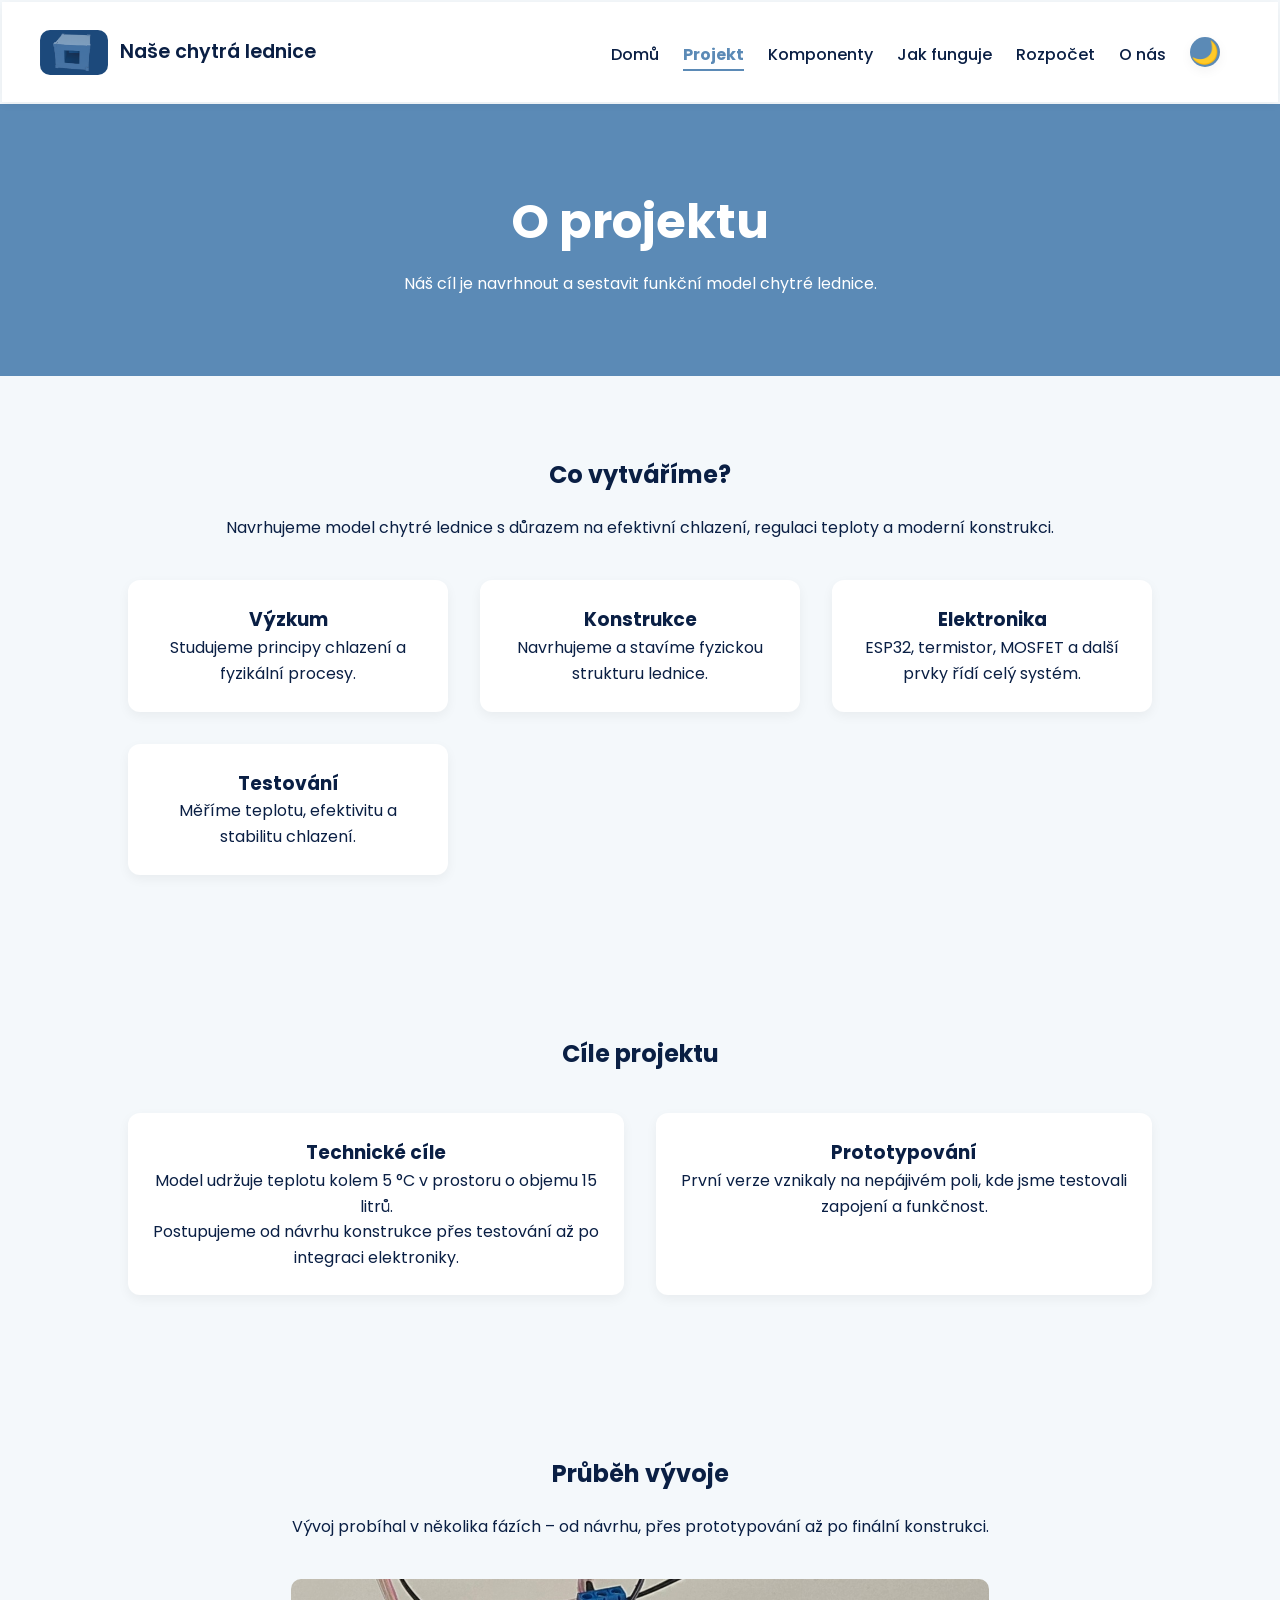
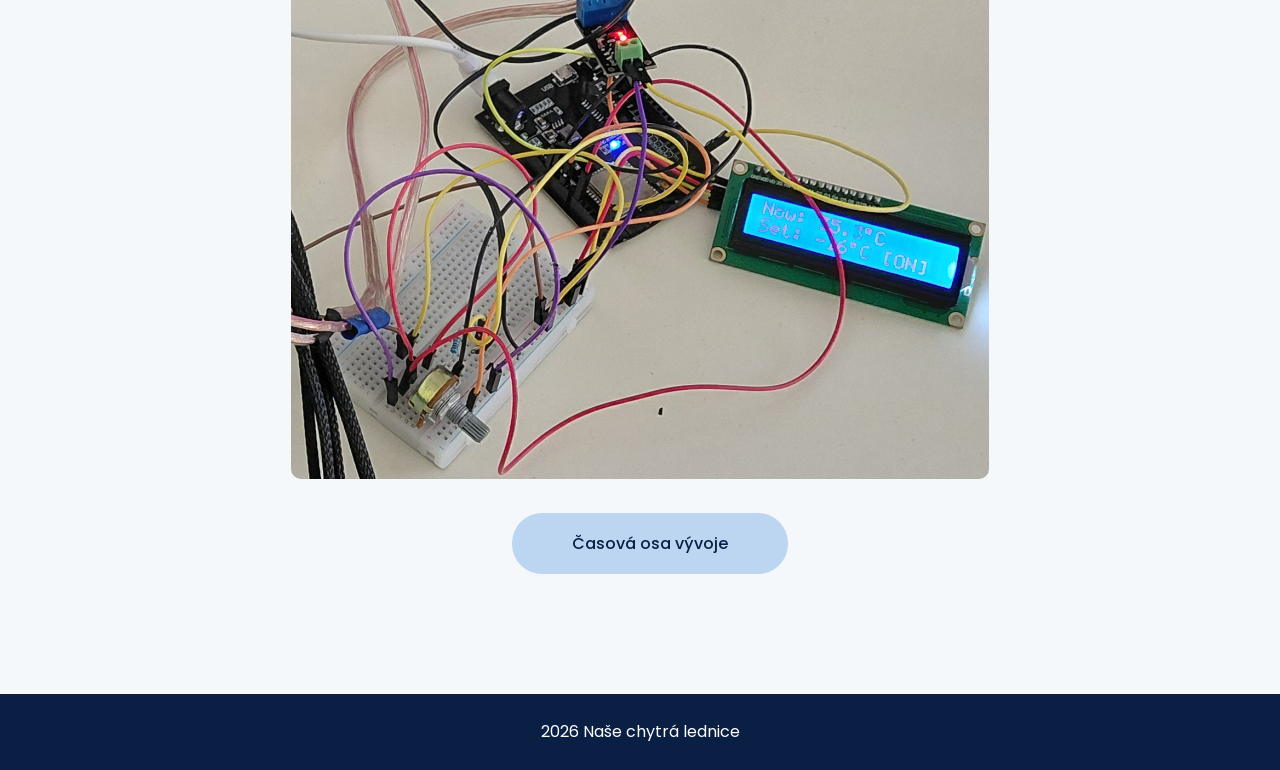
==== commit c7635196: "logo změna 3 barva" ====
--- a/2projekt.html
+++ b/2projekt.html
@@ -11,7 +11,7 @@
 
 <header class="header">
     <div class="logo-wrap">
-        <img src="obrázky/logo1.2.png" height="45" alt="logo">
+        <img src="obrázky/logo1.5.png" height="45" alt="logo">
         <span class="site-title">Naše chytrá lednice</span>
     </div>
 
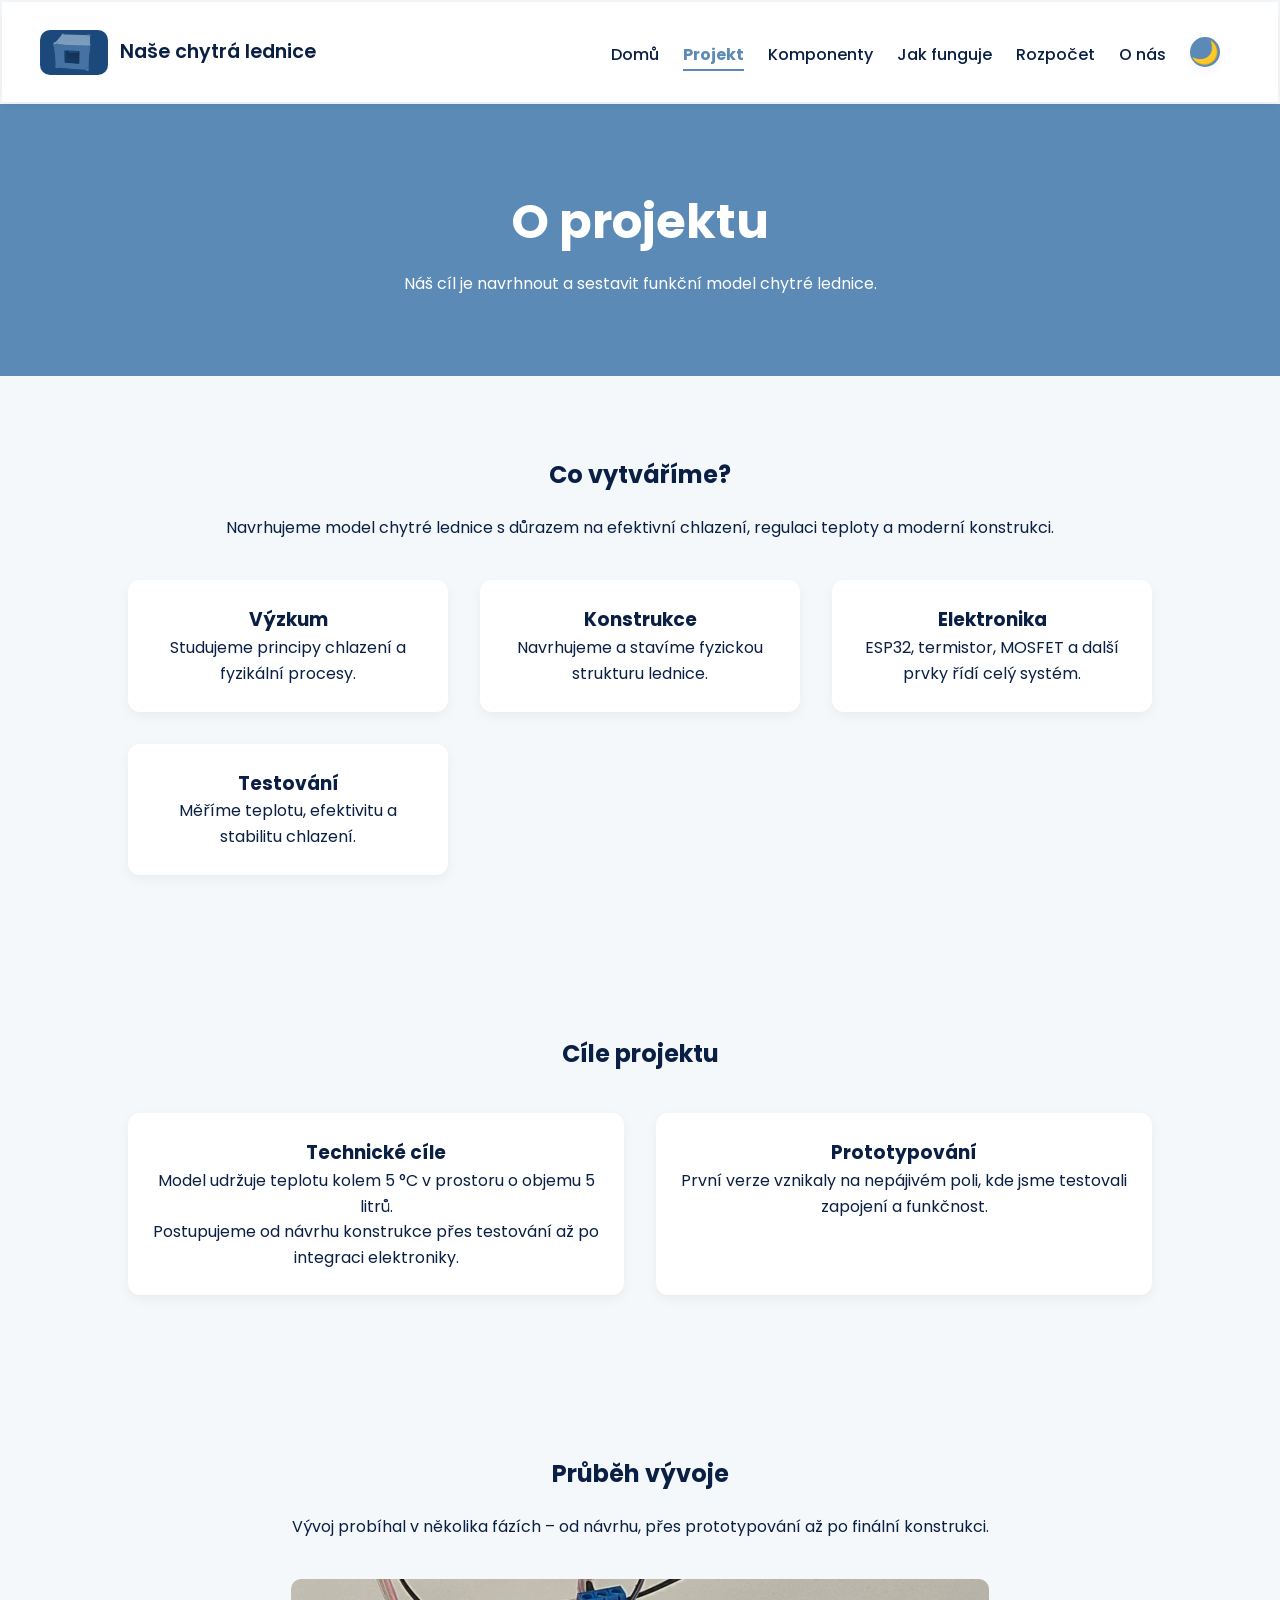
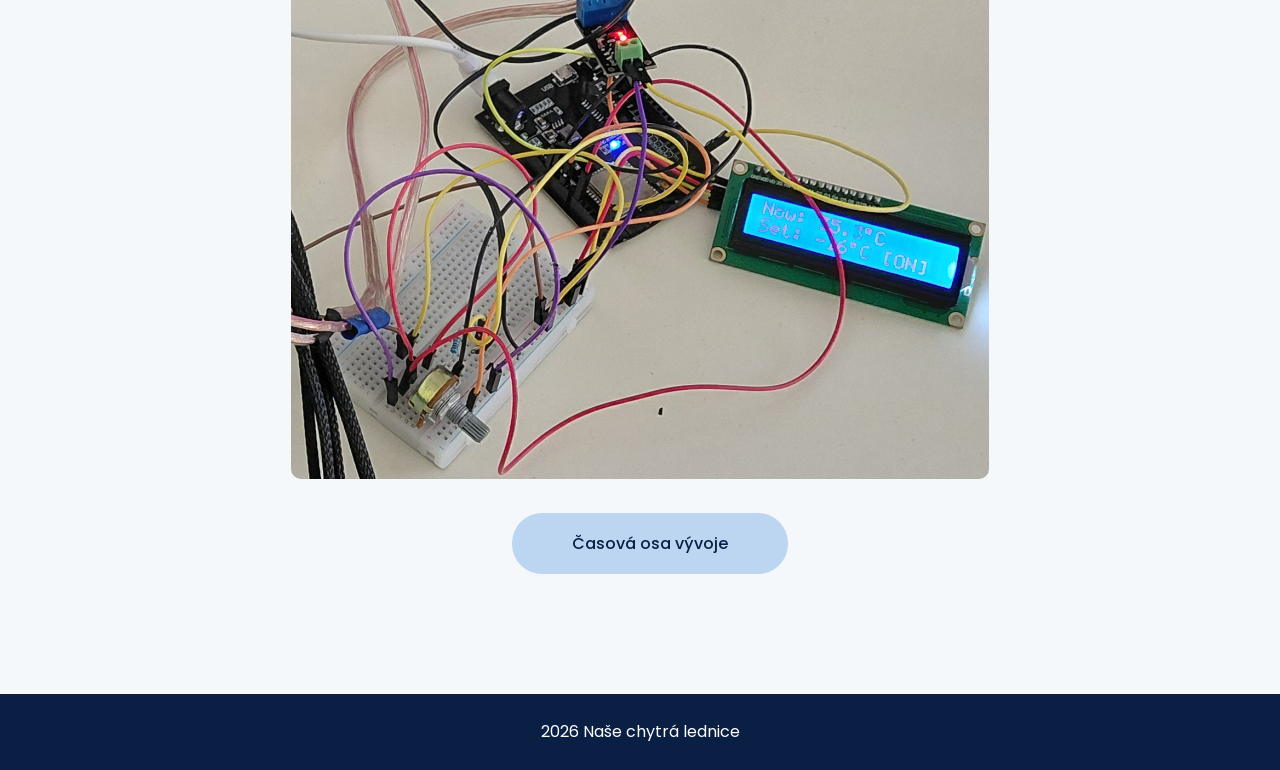
==== commit ebd67b16: "logo" ====
--- a/2projekt.html
+++ b/2projekt.html
@@ -66,7 +66,7 @@
     <div class="project-grid">
         <div class="krabice">
             <h3>Technické cíle</h3>
-            <p>Model udržuje teplotu kolem 5 °C v prostoru o objemu 15 litrů.</p>
+            <p>Model udržuje teplotu kolem 5 °C v prostoru o objemu 5 litrů.</p>
             <p>Postupujeme od návrhu konstrukce přes testování až po integraci elektroniky.</p>
         </div>
 
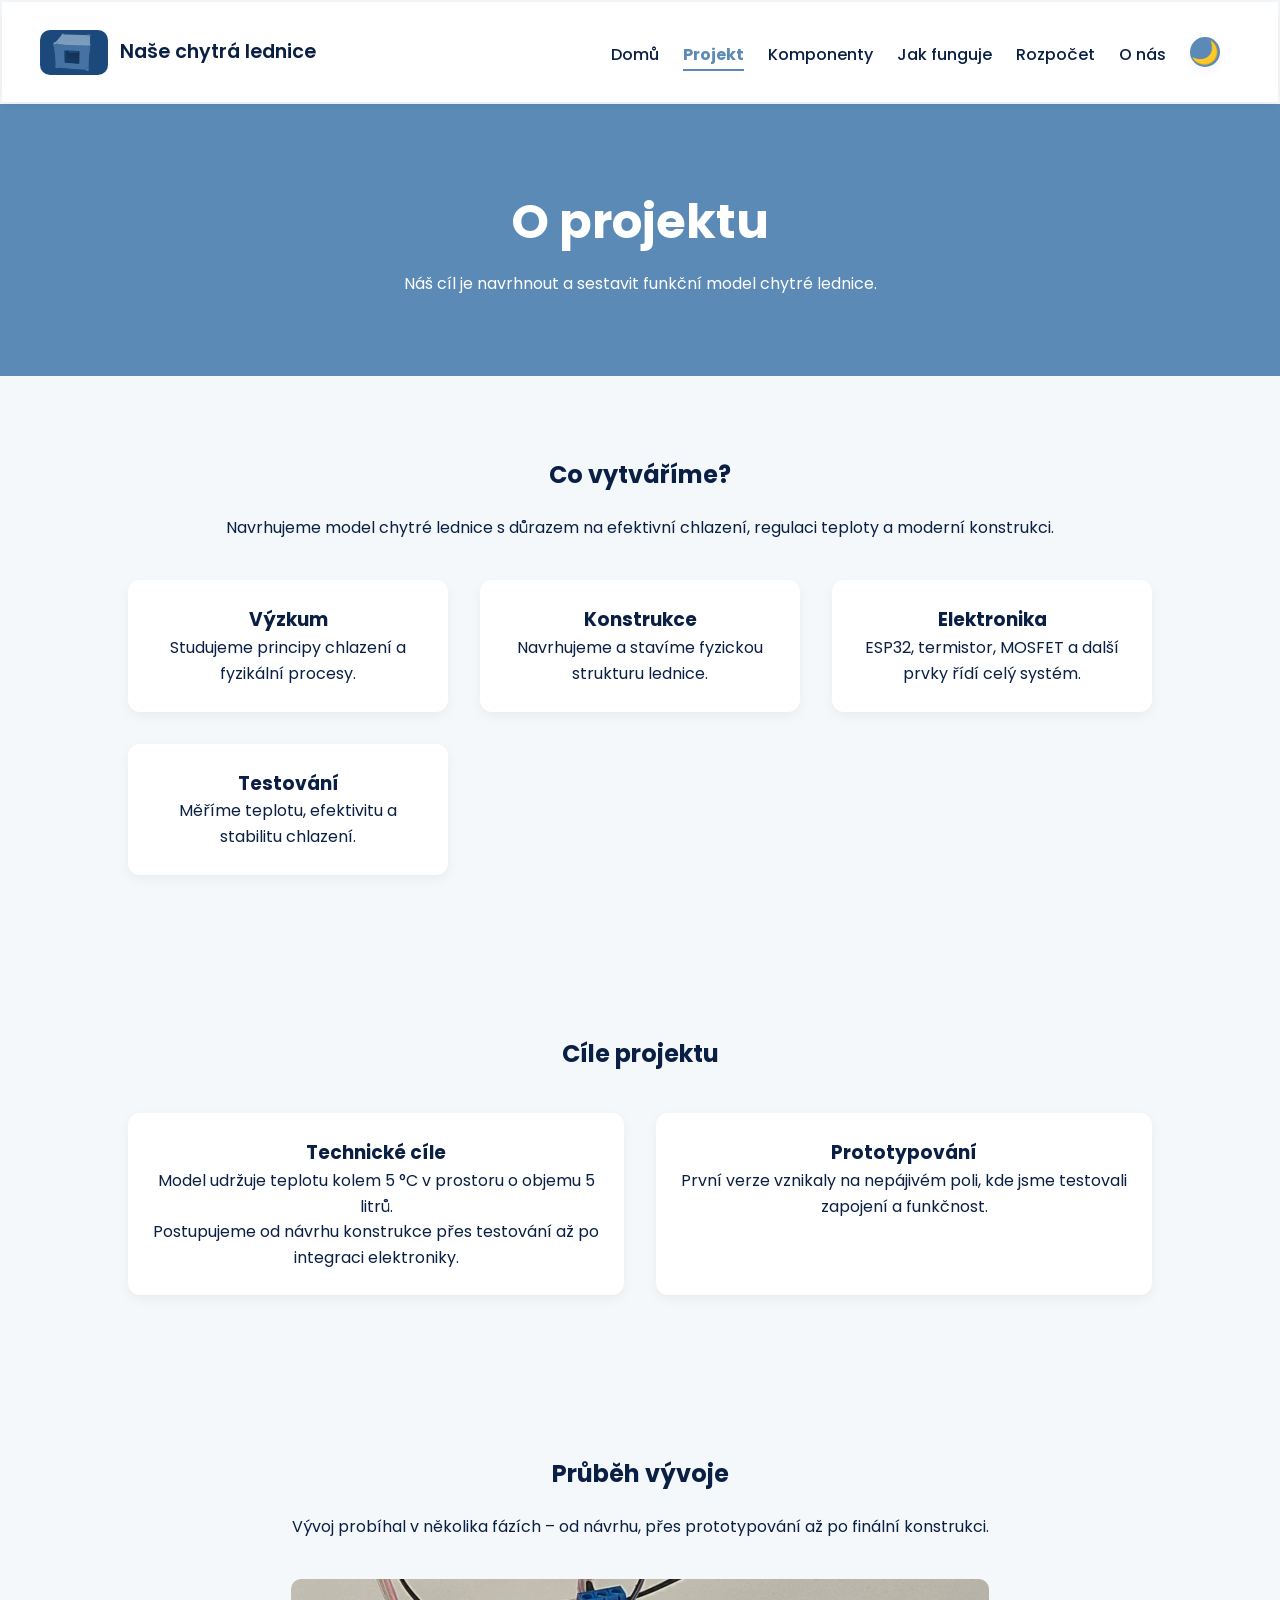
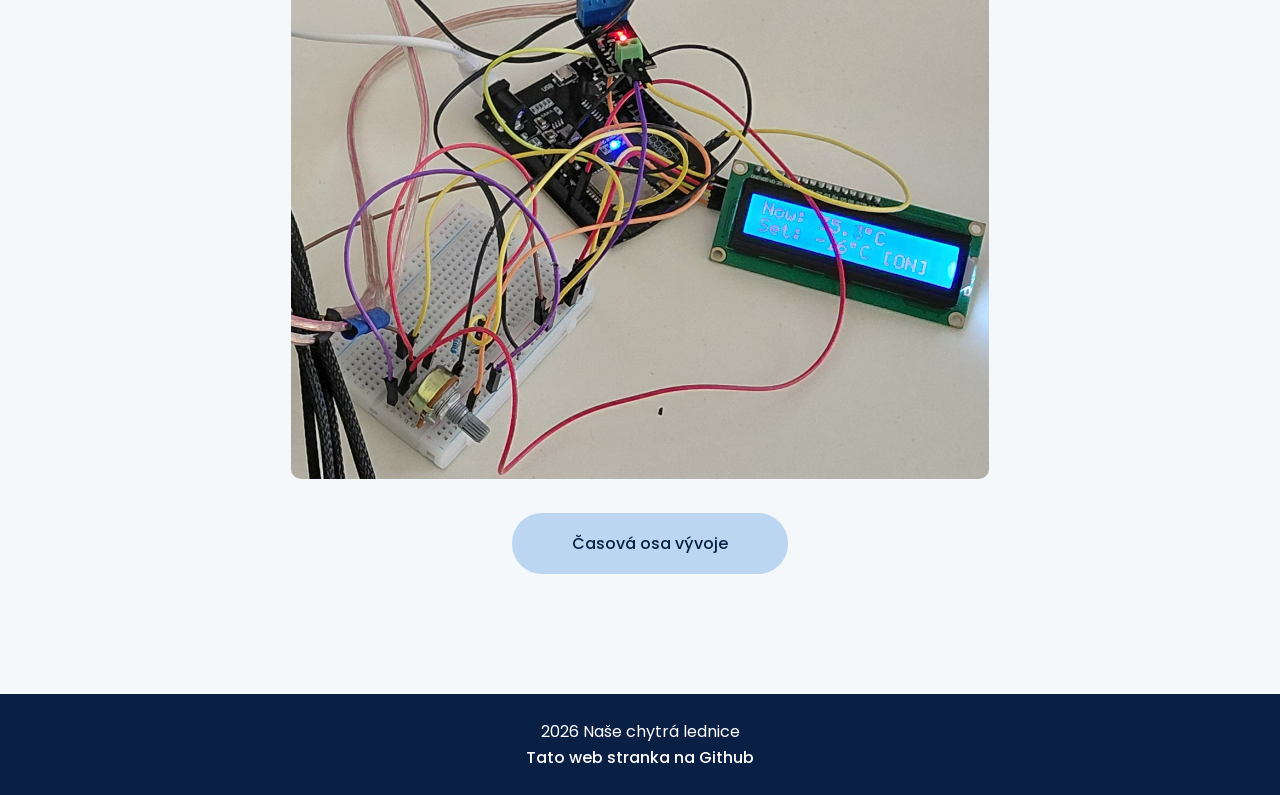
==== commit 8dfce69a: "odkaz na github ve footeru" ====
--- a/2projekt.html
+++ b/2projekt.html
@@ -88,6 +88,8 @@
 
 <footer>
     <p>2026 Naše chytrá lednice</p>
+        <a style="color:white; margin:0;"href="https://github.com/aerosock/hrw-lednicka-web">Tato web stranka na Github</a>
+
 </footer>
 
 <script>
--- a/style.css
+++ b/style.css
@@ -437,7 +437,6 @@
     transition: background 0.3s ease, color 0.3s ease;
 }
 
-
 /* ===== TIMELINE ===== */
 .timeline-section {
     padding: 80px 10%;
@@ -446,7 +445,7 @@
 .timeline {
     position: relative;
     margin: 60px auto;
-    max-width: 900px;
+    max-width: 1100px;
 }
 
 .timeline::before {
@@ -463,12 +462,12 @@
 .timeline-item {
     position: relative;
     width: 50%;
-    padding: 20px 40px;
+    padding: 0px 40px;
 }
 
 .timeline-item:nth-child(odd) {
     left: 0;
-    text-align: right;
+    text-align: left;
 }
 
 .timeline-item:nth-child(even) {
@@ -480,7 +479,9 @@
     color: var(--primary-light);
     margin-bottom: 10px;
     font-size: 1.2rem;
-}
+    text-align: center;
+}
+
 
 .timeline-content {
     background: var(--white);
@@ -534,5 +535,4 @@
     .timeline-content {
         border-right: none;
         border-left: 4px solid var(--primary-light);
-    }
-}
+    }}
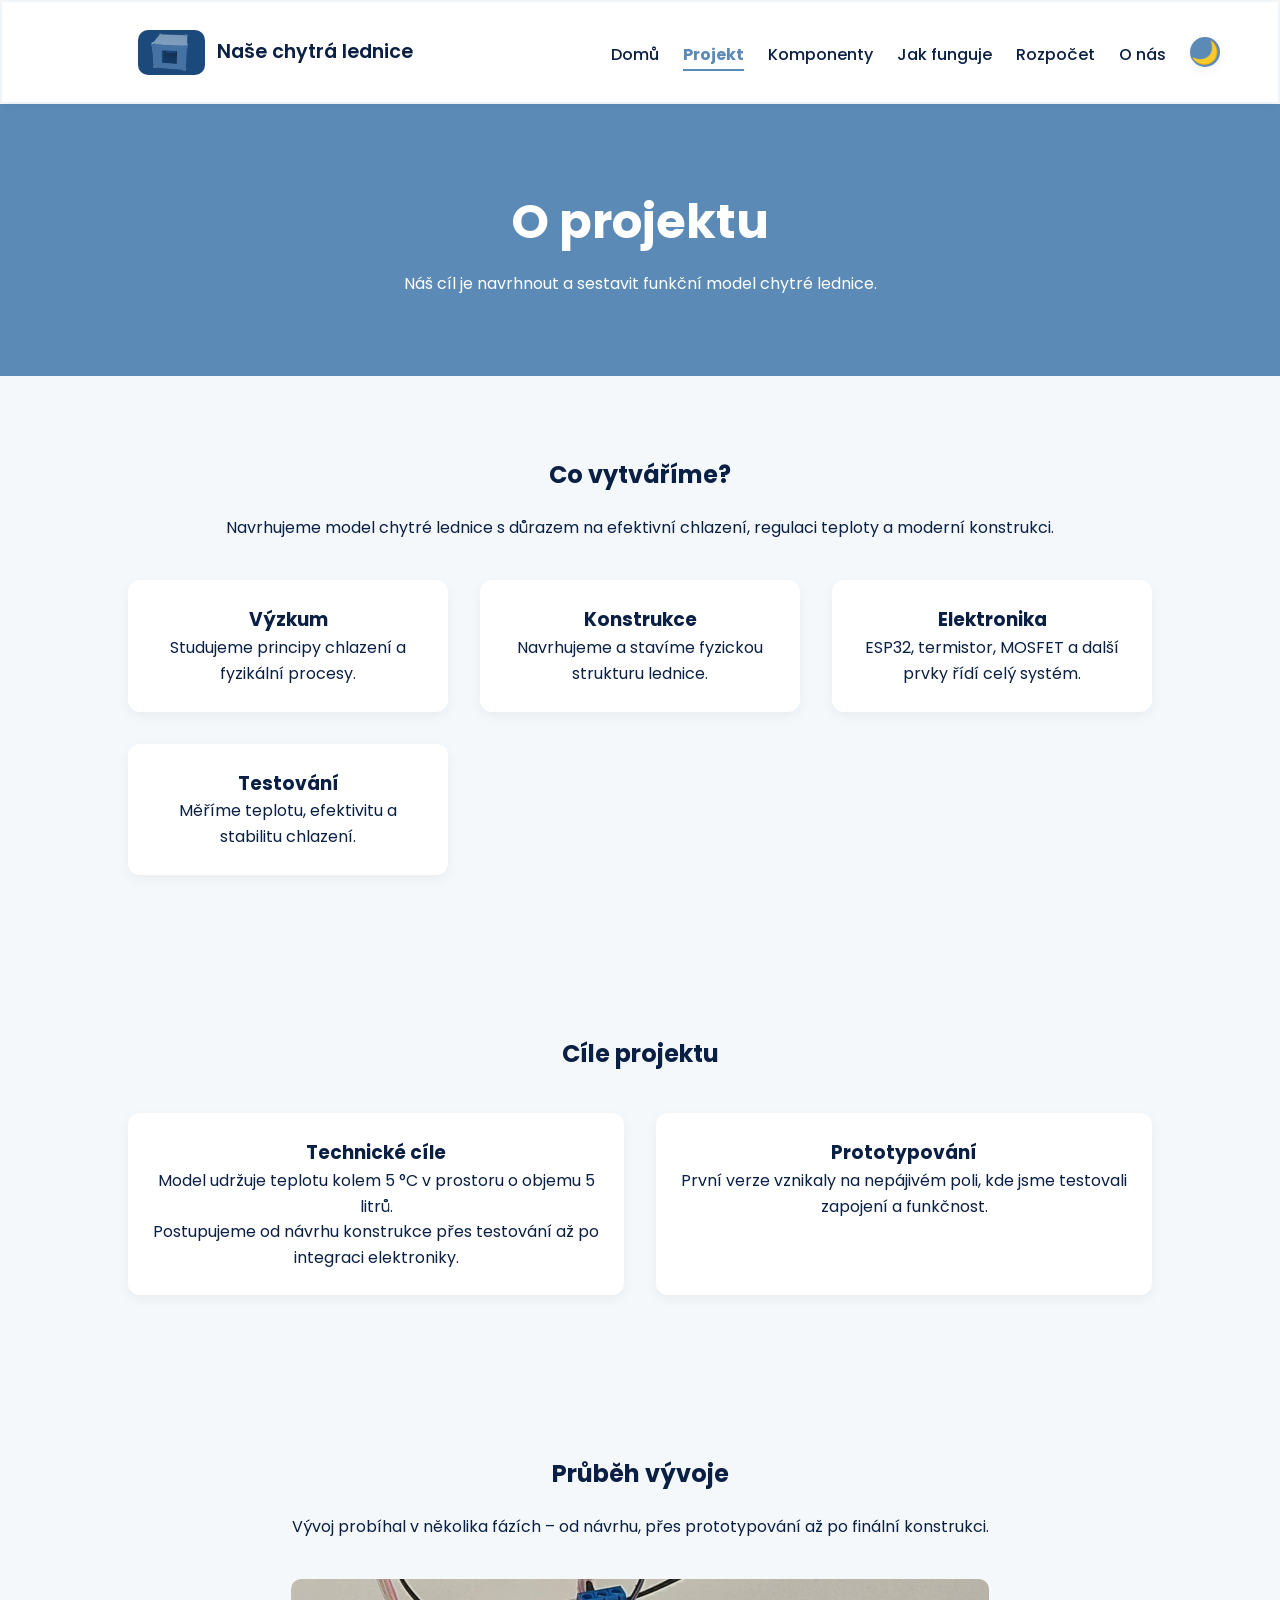
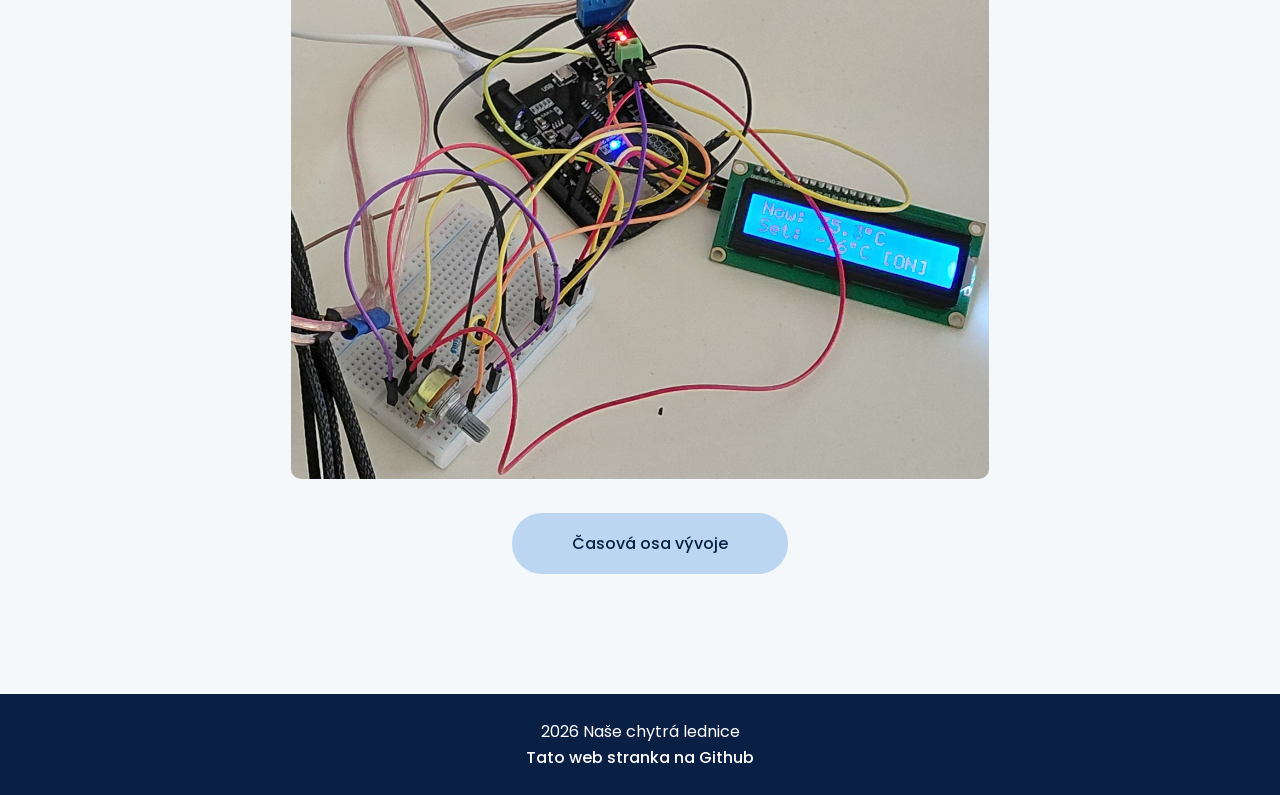
==== commit bfc518d6: "Add progress bar to header in 2projekt.html" ====
--- a/2projekt.html
+++ b/2projekt.html
@@ -10,6 +10,7 @@
 <body>
 
 <header class="header">
+    <div class="progress-bar"></div>
     <div class="logo-wrap">
         <img src="obrázky/logo1.5.png" height="45" alt="logo">
         <span class="site-title">Naše chytrá lednice</span>
--- a/style.css
+++ b/style.css
@@ -247,7 +247,7 @@
 }
 
 .content-section {
-    padding: 60px 10%;
+    padding: 60px;
 }
 
 .center {
@@ -296,6 +296,15 @@
     display: grid;
     grid-template-columns: repeat(auto-fit, minmax(290px, 1fr));
     gap: 2rem;
+}
+
+@media (max-width: 1100px) {
+    .grid,
+    .grid2,
+    .project-grid,
+    .components-grid {
+        grid-template-columns: 1fr;
+    }
 }
 
 
@@ -351,6 +360,10 @@
     background: var(--border);
     text-align: center;
 }
+.meziradek2 {
+    background: var(--border);
+
+}
 
 
 /* =========================================================
@@ -516,16 +529,22 @@
     left: -9px;
 }
 
-@media (max-width: 768px) {
+@media (max-width: 1100px) {
     .timeline::before {
-        left: 20px;
+        display: none;
+    }
+    .timeline-item::before {
+        display: none;
     }
 
     .timeline-item {
         width: 100%;
-        padding-left: 60px;
         text-align: left;
         left: 0;
+        padding-bottom: 50px;
+    }
+    .timeline-item:nth-child(even) {
+        left: 0%;
     }
 
     .timeline-item::before {
@@ -535,4 +554,22 @@
     .timeline-content {
         border-right: none;
         border-left: 4px solid var(--primary-light);
-    }}
+    }
+    .timeline-date {
+        font-size: 2.5rem;
+    }
+}
+
+
+@media (max-width: 1100px) {
+    body {
+        font-size: 2rem;
+    }
+    .nav a,
+    a {
+        font-size: 1.6rem;
+    }
+    h2 {
+        font-size: 3.5rem;
+    }
+}
